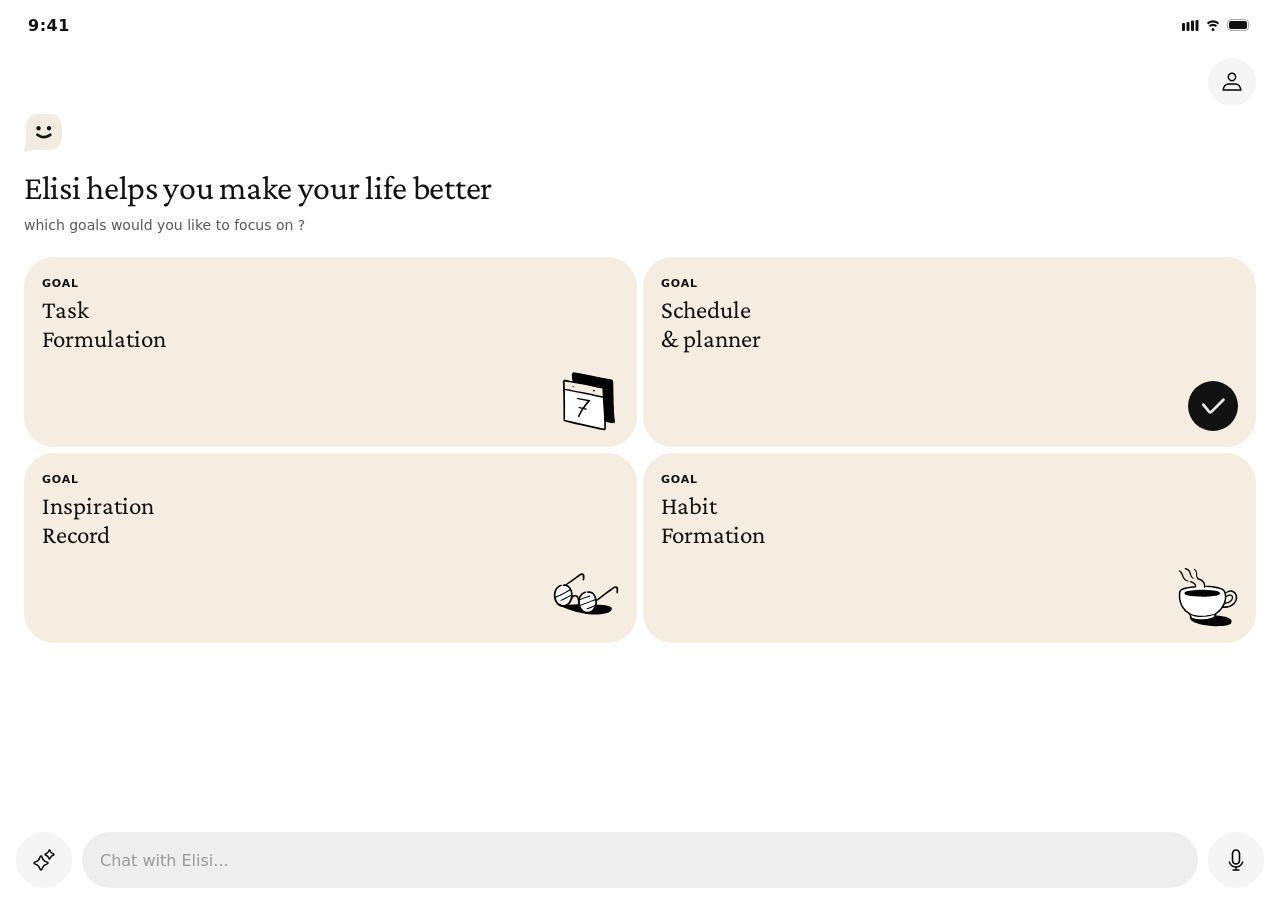
==== elisi.html @ d3972597 "Initial commit: Elisi AI Life Manager Co-Authored-By: Claude Opus 4.6 <noreply@anthropic.com>" ====
<!DOCTYPE html>
<html lang="en">
<head>
  <meta charset="UTF-8">
  <meta name="viewport" content="width=device-width, initial-scale=1.0, maximum-scale=1.0, user-scalable=no, viewport-fit=cover">
  <meta name="apple-mobile-web-app-capable" content="yes">
  <meta name="apple-mobile-web-app-status-bar-style" content="default">
  <meta name="theme-color" content="#FFFFFF">
  <title>Elisi - AI Life Manager</title>
  <link rel="preconnect" href="https://fonts.googleapis.com">
  <link rel="preconnect" href="https://fonts.gstatic.com" crossorigin>
  <link href="https://fonts.googleapis.com/css2?family=Crimson+Pro:wght@400;500;600;700&display=swap" rel="stylesheet">
  <link rel="stylesheet" href="elisi.css">
</head>
<body>
  <div class="phone-frame">
    <!-- Status Bar -->
    <div class="status-bar">
      <span class="status-time">9:41</span>
      <div class="status-icons">
        <svg width="17" height="11" viewBox="0 0 17 11" fill="none">
          <rect x="0" y="3" width="3" height="8" rx="1" fill="#121212"/>
          <rect x="4.5" y="2" width="3" height="9" rx="1" fill="#121212"/>
          <rect x="9" y="0.5" width="3" height="10.5" rx="1" fill="#121212"/>
          <rect x="13.5" y="0" width="3" height="11" rx="1" fill="#121212"/>
        </svg>
        <svg width="16" height="12" viewBox="0 0 16 12" fill="none">
          <path d="M8 3.6C9.8 3.6 11.4 4.3 12.6 5.4L14.1 3.9C12.5 2.3 10.4 1.3 8 1.3C5.6 1.3 3.5 2.3 1.9 3.9L3.4 5.4C4.6 4.3 6.2 3.6 8 3.6Z" fill="#121212"/>
          <path d="M8 7C9 7 9.9 7.4 10.6 8L12.1 6.5C11 5.5 9.6 4.8 8 4.8C6.4 4.8 5 5.5 3.9 6.5L5.4 8C6.1 7.4 7 7 8 7Z" fill="#121212"/>
          <circle cx="8" cy="10.5" r="1.5" fill="#121212"/>
        </svg>
        <svg width="25" height="12" viewBox="0 0 25 12" fill="none">
          <rect x="0.5" y="0.5" width="21" height="11" rx="3.5" stroke="#121212" stroke-opacity="0.35"/>
          <rect x="2" y="2" width="18" height="8" rx="2" fill="#121212"/>
          <path d="M23 4.5V7.5C23.8 7.2 23.8 4.8 23 4.5Z" fill="#121212" fill-opacity="0.4"/>
        </svg>
      </div>
    </div>

    <!-- Main Content -->
    <main class="main-content">
      <!-- User Avatar -->
      <div class="user-avatar">
        <img src="avtar.svg" alt="avatar" width="48" height="48">
      </div>

      <!-- Elisi Logo -->
      <div class="elisi-logo">
        <img src="logo.svg" alt="Elisi" width="38" height="38">
      </div>

      <!-- Title -->
      <h1 class="main-title">Elisi helps you make your life better</h1>
      <p class="sub-title">which goals would you like to focus on ?</p>

      <!-- Goal Cards Grid -->
      <div class="goals-grid">
        <div class="goal-card">
          <span class="goal-label">GOAL</span>
          <h2 class="goal-name">Task<br>Formulation</h2>
          <div class="goal-icon">
            <img src="calendar.svg" alt="calendar" style="height:60px">
          </div>
        </div>

        <div class="goal-card">
          <span class="goal-label">GOAL</span>
          <h2 class="goal-name">Schedule<br>&amp; planner</h2>
          <div class="goal-icon">
            <img src="planner.svg" alt="planner" style="height:50px">
          </div>
        </div>

        <div class="goal-card">
          <span class="goal-label">GOAL</span>
          <h2 class="goal-name">Inspiration<br>Record</h2>
          <div class="goal-icon">
            <img src="note.svg" alt="note" style="height:66px">
          </div>
        </div>

        <div class="goal-card">
          <span class="goal-label">GOAL</span>
          <h2 class="goal-name">Habit<br>Formation</h2>
          <div class="goal-icon">
            <img src="coffice.svg" alt="coffee" style="height:60px">
          </div>
        </div>
      </div>

      <!-- Chat Messages (inline, below homepage content) -->
      <div class="chat-messages" id="chatMessages"></div>
    </main>

    <!-- Bottom Chat Bar -->
    <div class="chat-bar" id="chatBar">
      <button class="chat-tool-btn">
        <img src="tool.svg" alt="tool" width="24" height="24">
      </button>
      <div class="chat-input-wrapper" id="chatInputWrapper">
        <div class="chat-input-placeholder" id="chatInputPlaceholder">
          Chat with Elisi...
        </div>
        <input type="text" class="chat-input" id="chatInput" placeholder="Chat with Elisi...">
      </div>
      <button class="chat-send-btn hidden" id="chatSendBtn">
        <svg width="20" height="20" viewBox="0 0 24 24" fill="none">
          <path d="M22 2L11 13" stroke="white" stroke-width="2" stroke-linecap="round" stroke-linejoin="round"/>
          <path d="M22 2L15 22L11 13L2 9L22 2Z" stroke="white" stroke-width="2" stroke-linecap="round" stroke-linejoin="round" fill="none"/>
        </svg>
      </button>
      <button class="chat-mic-btn" id="chatMicBtn">
        <img src="voice.svg" alt="voice" width="24" height="24">
      </button>
    </div>

    <!-- Task Detail Panel -->
    <div class="task-detail-mask" id="taskDetailMask"></div>
    <div class="task-detail-panel" id="taskDetailPanel">
      <div class="task-detail-drag-handle">
        <div class="drag-handle-bar"></div>
      </div>
      <div class="task-detail-header">
        <span class="task-detail-header-title">Task Details</span>
      </div>
      <div class="task-detail-body">
        <!-- Project Label -->
        <div class="task-detail-project-row">
          <span class="task-detail-project-name" contenteditable="false" id="taskDetailProject"></span>
          <div class="task-detail-project-dot" id="taskDetailProjectDot"></div>
        </div>

        <!-- Editable Task Title -->
        <div class="task-detail-title-section">
          <div class="task-detail-title-icon">
            <img src="icon-clipboard.svg" alt="clipboard" width="20" height="20">
          </div>
          <div class="task-detail-title-editable" contenteditable="false" id="taskDetailTitle">Complete The UI Design For The Core Page</div>
        </div>

        <!-- Subtask Section -->
        <div class="task-detail-subtask-section">
          <div class="task-detail-subtask-header">
            <span class="task-detail-subtask-label">Subproject</span>
            <button class="task-detail-ai-btn" id="taskDetailAiBtn">
              <img src="icon-ai-stars.svg" alt="AI" width="16" height="16">
              <span>AI Disassembly</span>
            </button>
          </div>
          <div class="task-detail-subtask-list" id="taskDetailSubtaskList">
            <!-- Add new subtask input -->
            <div class="task-detail-subtask-item add-subtask-item">
              <input type="text" class="subtask-add-input" placeholder="Quickly Add Content" id="subtaskAddInput">
            </div>
          </div>
        </div>

        <!-- More Content (expandable) -->
        <div class="task-detail-more-content hidden" id="taskDetailMoreContent">
          <div class="task-detail-more-row">
            <span class="task-detail-more-label">Set Reminder</span>
            <img src="icon-reminder.svg" alt="reminder" width="22" height="22">
          </div>
          <div class="task-detail-more-row">
            <span class="task-detail-more-label">Set Date</span>
            <div class="task-detail-more-right">
              <span class="task-detail-more-value">Mon, 27th May</span>
              <img src="icon-chevron-right.svg" alt="chevron" width="22" height="22">
            </div>
          </div>
          <div class="task-detail-more-row">
            <span class="task-detail-more-label">Belongs to</span>
            <img src="icon-belongs.svg" alt="belongs" width="22" height="22">
          </div>
          <div class="task-detail-more-row task-detail-more-row-last">
            <span class="task-detail-more-label">This is an event</span>
            <label class="task-detail-toggle">
              <input type="checkbox" id="taskDetailEventToggle">
              <span class="toggle-slider"></span>
            </label>
          </div>
        </div>

        <!-- Actions Row -->
        <div class="task-detail-actions">
          <button class="task-detail-delete-btn" id="taskDetailDeleteBtn">
            <img src="icon-delete.svg" alt="delete" width="20" height="20">
            <span>Delete</span>
          </button>
          <button class="task-detail-more-btn" id="taskDetailMoreBtn">
            <svg width="20" height="20" viewBox="0 0 20 20" fill="none">
              <path d="M16 8.4L10.9219 14.4937C10.4421 15.0694 9.55789 15.0694 9.07812 14.4937L4 8.4" stroke="rgba(0,0,0,0.9)" stroke-width="1.6" stroke-linecap="round"/>
            </svg>
          </button>
        </div>
      </div>
    </div>

    <!-- API Key Modal -->
    <div class="api-modal" id="apiModal">
      <div class="api-modal-content">
        <h3>Set Gemini API Key</h3>
        <p>Get your free API key from <a href="https://aistudio.google.com/apikey" target="_blank">Google AI Studio</a></p>
        <input type="password" class="api-key-input" id="apiKeyInput" placeholder="Paste your API key here...">
        <div class="api-modal-buttons">
          <button class="api-btn cancel" id="apiCancelBtn">Cancel</button>
          <button class="api-btn save" id="apiSaveBtn">Save</button>
        </div>
      </div>
    </div>
  </div>

  <script src="elisi.js"></script>
</body>
</html>
---- elisi.css ----
* {
  margin: 0;
  padding: 0;
  box-sizing: border-box;
  -webkit-tap-highlight-color: transparent;
}

html {
  height: 100%;
}

body {
  font-family: -apple-system, 'SF Pro Display', 'SF Pro Text', system-ui, sans-serif;
  background: #FFFFFF;
  height: 100%;
  overflow: hidden;
}

.phone-frame {
  width: 100%;
  height: 100%;
  max-width: 100vw;
  background: #FFFFFF;
  position: relative;
  overflow: hidden;
}

/* Status Bar */
.status-bar {
  display: flex;
  justify-content: space-between;
  align-items: center;
  padding: calc(env(safe-area-inset-top, 14px)) 28px 0;
  min-height: 50px;
}

.status-time {
  font-size: 16px;
  font-weight: 600;
  color: #121212;
  letter-spacing: 0.5px;
}

.status-icons {
  display: flex;
  align-items: center;
  gap: 6px;
}

/* Main Content */
.main-content {
  padding: 0 24px 100px;
  overflow-y: auto;
  height: calc(100% - 50px);
  -webkit-overflow-scrolling: touch;
  scrollbar-width: none;
  -ms-overflow-style: none;
}

.main-content::-webkit-scrollbar {
  display: none;
}

/* User Avatar (sticky tab bar) */
.user-avatar {
  position: sticky;
  top: 0;
  z-index: 10;
  display: flex;
  justify-content: flex-end;
  padding: 8px 0 8px;
  margin: 0 -24px;
  padding-left: 24px;
  padding-right: 24px;
  background: #FFFFFF;
}

.user-avatar img {
  width: 48px;
  height: 48px;
  cursor: pointer;
}

/* Elisi Logo */
.elisi-logo {
  margin-bottom: 12px;
}

/* Title */
.main-title {
  font-family: 'Crimson Pro', 'Georgia', serif;
  font-size: 34px;
  font-weight: 400;
  line-height: 1.15;
  color: #121212;
  margin-bottom: 10px;
  letter-spacing: -0.3px;
}

.sub-title {
  font-size: 14px;
  color: #121212;
  font-weight: 400;
  margin-bottom: 24px;
  opacity: 0.7;
}

/* Goals Grid */
.goals-grid {
  display: grid;
  grid-template-columns: 1fr 1fr;
  gap: 6px;
}

.goal-card {
  background: #F5EDE1;
  border-radius: 30px;
  padding: 20px 18px 16px;
  display: flex;
  flex-direction: column;
  min-height: 190px;
  cursor: pointer;
  transition: transform 0.2s, box-shadow 0.2s;
  position: relative;
}

.goal-card:active {
  transform: scale(0.97);
  background: #76FBA2;
}

.goal-label {
  font-size: 11px;
  font-weight: 700;
  letter-spacing: 0.8px;
  color: #121212;
  margin-bottom: 6px;
}

.goal-name {
  font-family: 'Crimson Pro', 'Georgia', serif;
  font-size: 25px;
  font-weight: 400;
  color: #121212;
  line-height: 1.15;
  flex: 1;
}

.goal-icon {
  display: flex;
  justify-content: flex-end;
  align-items: flex-end;
  margin-top: auto;
  padding-top: 8px;
  height: 72px;
}

.goal-icon img {
  height: 72px;
  width: auto;
  object-fit: contain;
}

/* Bottom Chat Bar */
.chat-bar {
  position: absolute;
  bottom: 0;
  left: 0;
  right: 0;
  z-index: 50;
  display: flex;
  align-items: center;
  padding: 12px 16px calc(env(safe-area-inset-bottom, 20px) + 12px);
  background: #FFFFFF;
  gap: 10px;
  border-top: none;
}

.chat-tool-btn,
.chat-mic-btn {
  width: 56px;
  height: 56px;
  border-radius: 50%;
  border: none;
  background: #F5F5F5;
  display: flex;
  align-items: center;
  justify-content: center;
  cursor: pointer;
  flex-shrink: 0;
  transition: background 0.2s;
}

.chat-tool-btn:active,
.chat-mic-btn:active {
  background: #E0E0E0;
}

/* Chat Input Wrapper */
.chat-input-wrapper {
  flex: 1;
  position: relative;
  height: 56px;
}

.chat-input-placeholder {
  position: absolute;
  inset: 0;
  background: #EEEEEE;
  border-radius: 28px;
  display: flex;
  align-items: center;
  padding: 0 18px;
  font-size: 16px;
  color: #999;
  cursor: pointer;
  transition: background 0.2s;
}

.chat-input-placeholder:active {
  background: #E4E4E4;
}

.chat-input-placeholder.hidden {
  display: none;
}

.chat-input {
  width: 100%;
  height: 56px;
  border: none;
  border-radius: 28px;
  padding: 0 18px;
  font-size: 16px;
  outline: none;
  background: #F5F5F5;
  color: #121212;
  transition: border-color 0.2s;
  display: none;
}

.chat-input.visible {
  display: block;
}

.chat-input:focus {
  border-color: #C8B9A6;
}

.chat-input::placeholder {
  color: #999;
}

.chat-send-btn {
  width: 56px;
  height: 56px;
  border-radius: 50%;
  border: none;
  background: #121212;
  display: flex;
  align-items: center;
  justify-content: center;
  cursor: pointer;
  flex-shrink: 0;
  transition: opacity 0.2s;
}

.chat-send-btn:active {
  opacity: 0.7;
}

.chat-send-btn.hidden {
  display: none;
}

.chat-mic-btn.hidden {
  display: none;
}

/* Chat Messages (inline in main content) */
.chat-messages {
  padding: 24px 0 20px;
  display: flex;
  flex-direction: column;
  gap: 36px;
  min-height: 0;
}

.chat-message {
  display: flex;
  gap: 10px;
  max-width: 85%;
  animation: fadeInUp 0.3s ease;
}

@keyframes fadeInUp {
  from {
    opacity: 0;
    transform: translateY(10px);
  }
  to {
    opacity: 1;
    transform: translateY(0);
  }
}

.ai-message {
  align-self: flex-start;
  max-width: 100%;
  flex-direction: column;
}

.user-message {
  align-self: flex-end;
  flex-direction: row-reverse;
}

.message-avatar {
  width: 40px;
  height: 40px;
  border-radius: 0;
  display: flex;
  align-items: center;
  justify-content: center;
  flex-shrink: 0;
}

.message-bubble {
  padding: 18px 16px;
  border-radius: 18px;
  font-size: 16px;
  font-weight: 400;
  line-height: 1.45;
  color: #121212;
  word-break: break-word;
  overflow-wrap: break-word;
}

.ai-message .message-bubble {
  background: #F5EDE1;
  border-top-left-radius: 4px;
  max-width: calc(100vw - 24px * 2);
}

.user-message .message-bubble {
  background: #121212;
  color: #FFFFFF;
  border-top-right-radius: 4px;
}

/* Typing indicator */
.typing-indicator .message-bubble {
  display: flex;
  gap: 4px;
  padding: 16px 20px;
}

.typing-dot {
  width: 8px;
  height: 8px;
  background: #999;
  border-radius: 50%;
  animation: typingBounce 1.4s infinite;
}

.typing-dot:nth-child(2) { animation-delay: 0.2s; }
.typing-dot:nth-child(3) { animation-delay: 0.4s; }

@keyframes typingBounce {
  0%, 60%, 100% { transform: translateY(0); }
  30% { transform: translateY(-6px); }
}

/* Chat active state — separate homepage from chat with a divider */
.chat-messages:not(:empty)::before {
  content: '';
  display: block;
  height: 1px;
  background: #EBEBEB;
  margin-bottom: 16px;
}

/* API Key Modal */
.api-modal {
  position: fixed;
  top: 0;
  left: 0;
  right: 0;
  bottom: 0;
  background: rgba(0, 0, 0, 0.5);
  display: none;
  align-items: center;
  justify-content: center;
  z-index: 200;
  padding: 24px;
}

.api-modal.active {
  display: flex;
}

.api-modal-content {
  background: #FFFFFF;
  border-radius: 20px;
  padding: 28px 24px;
  width: 100%;
}

.api-modal-content h3 {
  font-size: 20px;
  font-weight: 600;
  margin-bottom: 8px;
  color: #121212;
}

.api-modal-content p {
  font-size: 14px;
  color: #666;
  margin-bottom: 20px;
  line-height: 1.5;
}

.api-modal-content a {
  color: #B8936A;
  text-decoration: underline;
}

.api-key-input {
  width: 100%;
  height: 48px;
  border: 1px solid #E0E0E0;
  border-radius: 12px;
  padding: 0 16px;
  font-size: 15px;
  outline: none;
  margin-bottom: 20px;
  background: #F8F8F8;
}

.api-key-input:focus {
  border-color: #C8B9A6;
}

.api-modal-buttons {
  display: flex;
  gap: 12px;
}

.api-btn {
  flex: 1;
  height: 44px;
  border-radius: 12px;
  border: none;
  font-size: 15px;
  font-weight: 600;
  cursor: pointer;
  transition: opacity 0.2s;
}

.api-btn:active {
  opacity: 0.7;
}

.api-btn.cancel {
  background: #F0F0F0;
  color: #666;
}

.api-btn.save {
  background: #121212;
  color: #FFFFFF;
}

/* Quick Action User Message */
.quick-action-message {
  align-self: flex-end;
  max-width: 85%;
}

.quick-action-bubble {
  background: #F5F5F5 !important;
  color: #121212 !important;
  border-radius: 30px 30px 8px 30px !important;
  padding: 20px 20px !important;
  font-size: 16px;
  font-weight: 400;
  text-transform: capitalize;
}

/* Card intro bubble */
.card-intro-bubble {
  margin-bottom: 0;
}

.card-intro-bubble .message-bubble {
  background: #F5EDE1;
  border-radius: 30px 30px 30px 8px;
  padding: 20px 20px;
  font-size: 16px;
  font-weight: 400;
  line-height: 1.45;
  color: #121212;
  display: inline-block;
}

/* Schedule Card Message - no bubble wrapper */
.schedule-card-message {
  max-width: 100% !important;
  flex-direction: column;
  gap: 12px;
  background: none;
}

.schedule-card-message .message-avatar {
  margin-bottom: 0;
}

.schedule-card-label-row {
  display: flex;
  align-items: center;
  gap: 8px;
}

.ai-label {
  font-size: 18px;
  font-weight: 590;
  color: #121212;
}

/* Stacked card effect: outer card peeks behind inner card */
.schedule-card {
  width: 336px;
  height: 226px;
  position: relative;
  margin-top: 14px;
  margin-left: 12px;
  animation: fadeInUp 0.4s ease;
}

/* Back layer (the "stack" peek) */
.schedule-card::before {
  content: '';
  position: absolute;
  top: -14px;
  left: -12px;
  width: 336px;
  height: 226px;
  background: linear-gradient(135deg, #EEE6D9 0%, #F5EDE1 50%, #F2EBE1 100%);
  border-radius: 30px;
  border: 2.6px solid #FFFFFF;
  transform: rotate(4deg);
  transform-origin: bottom left;
}

/* Front card */
.schedule-card-inner {
  position: relative;
  width: 336px;
  height: 226px;
  background: linear-gradient(135deg, #EEE6D9 0%, #F5EDE1 50%, #F2EBE1 100%);
  border-radius: 30px;
  border: 2.6px solid #FFFFFF;
  padding: 24px;
  display: flex;
  flex-direction: column;
}

.schedule-title {
  font-family: 'Crimson Pro', 'Georgia', serif;
  font-size: 28px;
  font-weight: 400;
  color: #121212;
  line-height: 1;
  margin-bottom: 12px;
}

.schedule-summary {
  font-size: 14px;
  font-weight: 400;
  color: #121212;
  line-height: 1.57;
  margin-bottom: 16px;
}

.schedule-footer {
  display: flex;
  align-items: flex-end;
  justify-content: space-between;
  margin-top: auto;
}

.schedule-stats {
  font-size: 14px;
  font-weight: 400;
  color: rgba(0, 0, 0, 0.4);
  line-height: 1.19;
}

.schedule-date-badge {
  width: 56px;
  height: 56px;
  background: rgba(255, 255, 255, 0.9);
  border-radius: 18px;
  display: flex;
  flex-direction: column;
  align-items: center;
  justify-content: center;
  gap: -6px;
  flex-shrink: 0;
}

.schedule-day {
  font-size: 12px;
  font-weight: 860;
  color: #121212;
  line-height: 2;
  text-align: center;
}

.schedule-date {
  font-size: 22px;
  font-weight: 590;
  color: #121212;
  line-height: 1.09;
  text-align: center;
  margin-top: -6px;
}

/* Collapsed / Expanded toggle */
.schedule-card-collapsed {
  cursor: pointer;
}

.hidden {
  display: none !important;
}

.schedule-card-expanded {
  display: flex;
  flex-direction: column;
  align-items: center;
  gap: 11px;
}

.schedule-card-expanded .expanded-card,
.schedule-card-expanded .collapse-btn {
  opacity: 0;
  transform: translateY(20px);
}

.schedule-card-expanded.animate-in .expanded-card,
.schedule-card-expanded.animate-in .collapse-btn {
  animation: cardReveal 0.4s ease forwards;
}

.schedule-card-expanded.animate-in .expanded-card:nth-child(1) {
  animation-delay: 0s;
}

.schedule-card-expanded.animate-in .expanded-card:nth-child(2) {
  animation-delay: 0.15s;
}

.schedule-card-expanded.animate-in .expanded-card:nth-child(3) {
  animation-delay: 0.3s;
}

.schedule-card-expanded.animate-in .collapse-btn {
  animation-delay: 0.45s;
}

@keyframes cardReveal {
  from {
    opacity: 0;
    transform: translateY(20px);
  }
  to {
    opacity: 1;
    transform: translateY(0);
  }
}

/* Expanded cards shared styles */
.expanded-card {
  width: 350px;
  background: linear-gradient(135deg, #F5EDE1 0%, #F2EBE1 100%);
  border-radius: 30px;
}

/* Task card large (350×160) */
.task-card-large {
  height: 160px;
  padding: 20px;
  display: flex;
  flex-direction: column;
}

/* Task card small (350×88) */
.task-card-small {
  height: 88px;
  padding: 20px;
  display: flex;
  flex-direction: column;
  justify-content: center;
}

/* Expanded card header: title row + checkbox */
.expanded-card-header {
  display: flex;
  align-items: center;
  justify-content: space-between;
}

.expanded-card-title-row {
  display: flex;
  align-items: center;
  gap: 7px;
}

.task-color-bar {
  width: 6px;
  height: 100%;
  min-height: 18px;
  border-radius: 3px;
  flex-shrink: 0;
}

.expanded-card-title {
  font-size: 18px;
  font-weight: 590;
  color: #121212;
  line-height: 1.33;
}

.task-checkbox {
  width: 20px;
  height: 20px;
  border-radius: 80px;
  background: #E9DFD1;
  border: 1.8px solid rgba(162, 157, 151, 0.6);
  flex-shrink: 0;
}

/* Task description */
.expanded-card-desc {
  font-size: 16px;
  font-weight: 400;
  color: rgba(0, 0, 0, 0.54);
  line-height: 1.375;
  text-transform: capitalize;
  margin-top: 12px;
  flex: 1;
}

/* Reminder row */
.expanded-card-reminder {
  display: flex;
  align-items: center;
  gap: 13px;
}

.reminder-time {
  font-size: 16px;
  font-weight: 400;
  color: rgba(0, 0, 0, 0.54);
  line-height: 1.375;
}

/* Note card (350×127) */
.note-card {
  height: 127px;
  padding: 18px;
  display: flex;
  align-items: center;
  gap: 17px;
}

.note-card-image {
  width: 64px;
  height: 64px;
  border-radius: 18px;
  border: 2.6px solid #FFFFFF;
  background: url('pic_note.png') center/cover no-repeat;
  flex-shrink: 0;
}

.note-card-content {
  display: flex;
  flex-direction: column;
  gap: 6px;
  flex: 1;
}

.note-card-text {
  font-size: 14px;
  font-weight: 400;
  color: rgba(0, 0, 0, 0.54);
  line-height: 1.4;
  text-transform: capitalize;
}

/* Collapse button */
.collapse-btn {
  display: flex;
  align-items: center;
  gap: 6px;
  height: 38px;
  padding: 10px 12px;
  background: #F5F5F5;
  border: 1px solid rgba(0, 0, 0, 0.1);
  border-radius: 100px;
  cursor: pointer;
  font-size: 14px;
  font-weight: 510;
  color: rgba(0, 0, 0, 0.54);
  text-transform: capitalize;
  transition: background 0.2s;
}

.collapse-btn:active {
  background: #EBEBEB;
}

/* ===== Task Detail Panel ===== */
.task-detail-mask {
  position: fixed;
  top: 0;
  left: 0;
  right: 0;
  bottom: 0;
  background: rgba(0, 0, 0, 0.4);
  z-index: 100;
  opacity: 0;
  pointer-events: none;
  transition: opacity 0.35s ease;
}

.task-detail-mask.active {
  opacity: 1;
  pointer-events: auto;
}

.task-detail-panel {
  position: fixed;
  left: 0;
  right: 0;
  bottom: 0;
  height: calc(100% - 44px);
  background: linear-gradient(171deg, #FFFFFF 45%, #F5EDE1 78%, #FFEBD9 100%);
  border-radius: 42px 42px 0 0;
  z-index: 101;
  transform: translateY(100%);
  transition: transform 0.4s cubic-bezier(0.32, 0.72, 0, 1);
  display: flex;
  flex-direction: column;
  overflow: hidden;
  will-change: transform;
}

.task-detail-panel.active {
  transform: translateY(0);
}

.task-detail-panel.dragging {
  transition: none;
}

/* Drag Handle */
.task-detail-drag-handle {
  display: flex;
  justify-content: center;
  padding: 12px 0 8px;
  cursor: grab;
  flex-shrink: 0;
}

.drag-handle-bar {
  width: 46px;
  height: 6px;
  background: #E3E0DA;
  border-radius: 3px;
}

/* Header */
.task-detail-header {
  display: flex;
  align-items: center;
  justify-content: center;
  height: 48px;
  padding: 0 20px;
  position: relative;
  flex-shrink: 0;
}

.task-detail-header-title {
  font-size: 16px;
  font-weight: 590;
  color: #121212;
  line-height: 1.5;
}

.task-detail-close-btn {
  position: absolute;
  right: 20px;
  top: 50%;
  transform: translateY(-50%);
  width: 48px;
  height: 48px;
  border-radius: 100px;
  background: #F5F5F5;
  border: none;
  display: flex;
  align-items: center;
  justify-content: center;
  cursor: pointer;
  transition: background 0.2s;
}

.task-detail-close-btn:active {
  background: #E8E8E8;
}

/* Body */
.task-detail-body {
  flex: 1;
  overflow-y: auto;
  -webkit-overflow-scrolling: touch;
  scrollbar-width: none;
  padding-bottom: calc(env(safe-area-inset-bottom, 20px) + 40px);
}

.task-detail-body::-webkit-scrollbar {
  display: none;
}

/* Title Section */
.task-detail-title-section {
  display: flex;
  align-items: center;
  gap: 14px;
  padding: 28px 20px 10px;
}

.task-detail-title-icon {
  padding-top: 4px;
  flex-shrink: 0;
}

.task-detail-title-editable {
  font-size: 16px;
  font-weight: 400;
  color: #121212;
  line-height: 1.375;
  flex: 1;
  outline: none;
  min-height: 22px;
  cursor: pointer;
  border-radius: 8px;
  padding: 4px 6px;
  margin: -4px -6px;
  transition: background 0.2s;
}

.task-detail-title-editable:empty::before {
  content: 'Enter task details';
  color: rgba(0, 0, 0, 0.35);
}

.task-detail-title-editable:focus {
  background: rgba(0, 0, 0, 0.04);
  cursor: text;
}

/* Divider */
.task-detail-divider {
  width: 46px;
  height: 0;
  border-top: 6px solid #E3E0DA;
  border-radius: 3px;
  margin: 12px auto;
}

/* Project Row */
.task-detail-project-row {
  display: flex;
  align-items: center;
  justify-content: space-between;
  padding: 16px 0;
  margin: 0 20px;
  border-bottom: 0.6px solid rgba(0, 0, 0, 0.12);
}

.task-detail-project-name {
  font-size: 20px;
  font-weight: 590;
  color: #121212;
  line-height: 1.2;
  text-align: left;
  outline: none;
  cursor: pointer;
  border-radius: 8px;
  padding: 4px 6px;
  margin: -4px -6px;
  transition: background 0.2s;
}

.task-detail-project-name:focus {
  background: rgba(0, 0, 0, 0.04);
  cursor: text;
}

.task-detail-project-dot {
  width: 20px;
  height: 20px;
  border-radius: 80px;
  background: transparent;
  border: 1.8px solid rgba(162, 157, 151, 0.6);
  flex-shrink: 0;
}

/* Subtask Section */
.task-detail-subtask-section {
  padding: 32px 20px 0;
}

.task-detail-subtask-header {
  display: flex;
  align-items: center;
  justify-content: space-between;
  padding: 4px 0;
  margin-bottom: 16px;
}

.task-detail-subtask-label {
  font-size: 14px;
  font-weight: 590;
  color: rgba(0, 0, 0, 0.54);
  line-height: 1.19;
}

.task-detail-ai-btn {
  display: flex;
  align-items: center;
  gap: 2px;
  height: 30px;
  padding: 0 10px 0 8px;
  border-radius: 100px;
  border: none;
  background: #76FBA2;
  cursor: pointer;
  box-shadow: 0px 1px 4.8px 0px rgba(52, 210, 96, 0.38);
  transition: opacity 0.2s;
}

.task-detail-ai-btn:active {
  opacity: 0.8;
}

.task-detail-ai-btn span {
  font-size: 13px;
  font-weight: 500;
  color: #194020;
  line-height: 1.4;
}

/* Subtask List */
.task-detail-subtask-list {
  display: flex;
  flex-direction: column;
  gap: 8px;
}

.task-detail-subtask-item {
  display: flex;
  align-items: center;
  justify-content: space-between;
  gap: 16px;
  height: 54px;
  padding: 0 16px;
  background: rgba(242, 242, 242, 0.6);
  backdrop-filter: blur(0px);
  mix-blend-mode: multiply;
  border-radius: 18px;
  border: none;
}

.subtask-checkbox {
  width: 20px;
  height: 20px;
  border-radius: 80px;
  background: transparent;
  border: 1.8px solid rgba(162, 157, 151, 0.6);
  flex-shrink: 0;
  cursor: pointer;
  transition: background 0.2s, border-color 0.2s;
}

.subtask-checkbox.checked {
  background: #2DC276;
  border-color: #2DC276;
}

.subtask-text {
  font-size: 14px;
  font-weight: 510;
  color: rgba(0, 0, 0, 0.9);
  line-height: 1.19;
  flex: 1;
}

.subtask-text.checked {
  text-decoration: line-through;
  color: rgba(0, 0, 0, 0.3);
}

/* Add subtask item */
.add-subtask-item {
  background: transparent;
  border: 1px solid rgba(0, 0, 0, 0.1);
}

.subtask-add-icon {
  width: 20px;
  height: 20px;
  display: flex;
  align-items: center;
  justify-content: center;
  flex-shrink: 0;
}

.subtask-add-input {
  flex: 1;
  border: none;
  background: transparent;
  font-size: 14px;
  font-weight: 510;
  color: rgba(0, 0, 0, 0.9);
  outline: none;
  line-height: 1.19;
}

.subtask-add-input::placeholder {
  color: rgba(0, 0, 0, 0.54);
}

/* More Content (expandable) */
.task-detail-more-content {
  padding: 0 20px;
}

.task-detail-more-content.hidden {
  display: none;
}

.task-detail-more-row {
  display: flex;
  align-items: center;
  justify-content: space-between;
  height: 56px;
  border-bottom: 0.6px solid rgba(0, 0, 0, 0.12);
}

.task-detail-more-row-last {
  border-bottom: none;
}

.task-detail-more-label {
  font-size: 15px;
  font-weight: 400;
  color: rgba(0, 0, 0, 0.9);
  line-height: 1.53;
}

.task-detail-more-right {
  display: flex;
  align-items: center;
  gap: 12px;
}

.task-detail-more-value {
  font-size: 13px;
  font-weight: 400;
  color: rgba(0, 0, 0, 0.54);
  line-height: 1.77;
}

/* Toggle Switch */
.task-detail-toggle {
  position: relative;
  width: 50px;
  height: 22px;
  display: inline-block;
}

.task-detail-toggle input {
  opacity: 0;
  width: 0;
  height: 0;
}

.toggle-slider {
  position: absolute;
  inset: 0;
  background: rgba(60, 60, 67, 0.3);
  border-radius: 78px;
  cursor: pointer;
  transition: background 0.3s;
}

.toggle-slider::before {
  content: '';
  position: absolute;
  left: 1.5px;
  top: 1.5px;
  width: 19px;
  height: 19px;
  background: #FFFFFF;
  border-radius: 78px;
  transition: transform 0.3s;
}

.task-detail-toggle input:checked + .toggle-slider {
  background: #2DC276;
}

.task-detail-toggle input:checked + .toggle-slider::before {
  transform: translateX(28px);
}

/* Actions Row */
.task-detail-actions {
  display: flex;
  align-items: center;
  justify-content: space-between;
  padding: 32px 20px 0;
}

.task-detail-delete-btn {
  display: flex;
  align-items: center;
  gap: 8px;
  height: 40px;
  padding: 10px 14px;
  background: transparent;
  border: 1px solid rgba(0, 0, 0, 0.1);
  border-radius: 100px;
  cursor: pointer;
  transition: background 0.2s;
}

.task-detail-delete-btn:active {
  background: rgba(0, 0, 0, 0.05);
}

.task-detail-delete-btn span {
  font-size: 14px;
  font-weight: 510;
  color: rgba(0, 0, 0, 0.9);
  line-height: 1.07;
}

.task-detail-more-btn {
  width: 40px;
  height: 40px;
  display: flex;
  align-items: center;
  justify-content: center;
  background: transparent;
  border: 1px solid rgba(0, 0, 0, 0.1);
  border-radius: 100px;
  cursor: pointer;
  transition: background 0.2s, transform 0.3s ease;
}

.task-detail-more-btn:active {
  background: rgba(0, 0, 0, 0.05);
}

/* ===== Planner Card ===== */
.planner-card-message {
  max-width: 100% !important;
  flex-direction: column;
  gap: 12px;
  background: none;
}

.planner-card {
  width: 350px;
  min-height: 322px;
  background: linear-gradient(135deg, #EEE6D9 0%, #F5EDE1 50%, #F2EBE1 100%);
  border-radius: 30px;
  position: relative;
  overflow: hidden;
  animation: fadeInUp 0.4s ease;
  padding-bottom: 16px;
}

.planner-card-top-bg {
  position: absolute;
  top: 0;
  left: 0;
  width: 350px;
  height: 132px;
  background: linear-gradient(135deg, #EEE5D6, rgba(4,199,71,0), #E6DBC9);
  pointer-events: none;
}

/* Week Navigation */
.planner-week-nav {
  display: flex;
  align-items: center;
  justify-content: space-between;
  padding: 14px 14px 0;
  position: relative;
  z-index: 1;
}

.planner-week-arrow {
  width: 30px;
  height: 30px;
  border-radius: 100px;
  background: #E9DFD1;
  border: none;
  display: flex;
  align-items: center;
  justify-content: center;
  cursor: pointer;
  padding: 4px;
}

.planner-week-label {
  display: flex;
  align-items: center;
  gap: 2px;
  height: 24px;
}

.planner-week-label span {
  font-size: 18px;
  font-weight: 590;
  color: #121212;
  line-height: 1.33;
  text-align: center;
}

/* Day Selector */
.planner-days {
  display: flex;
  justify-content: space-between;
  padding: 0 8px 12px;
  margin-top: 18px;
  position: relative;
  z-index: 1;
}

.planner-day-col {
  display: flex;
  flex-direction: column;
  align-items: center;
  gap: 6px;
}

.planner-day-name {
  font-size: 12px;
  font-weight: 700;
  color: #121212;
  line-height: 1.19;
  text-transform: uppercase;
  text-align: center;
}

.planner-day-name.weekend {
  color: #A29D97;
}

.planner-day-num {
  width: 40px;
  height: 40px;
  border-radius: 100px;
  display: flex;
  align-items: center;
  justify-content: center;
  font-size: 14px;
  font-weight: 600;
  color: #121212;
  line-height: 1.19;
  text-align: center;
}

.planner-day-num.weekend {
  color: #A29D97;
}

.planner-day-num.today {
  background: #2DC276;
  color: #FFFFFF;
  border: 1px solid #EEE6D9;
}

.planner-empty-text {
  font-size: 14px;
  font-weight: 400;
  color: rgba(0, 0, 0, 0.35);
  text-align: center;
  padding: 12px 0;
}

/* Task List */
.planner-task-list {
  display: flex;
  flex-direction: column;
  gap: 5px;
  padding: 16px 16px 0;
  position: relative;
  z-index: 1;
}

.planner-task-item {
  display: flex;
  align-items: center;
  gap: 8px;
  width: 318px;
  height: 38px;
  padding: 10px 12px;
  background: rgba(255, 255, 255, 0.9);
  border-radius: 13px;
}

.planner-task-color {
  width: 6px;
  height: 100%;
  border-radius: 100px;
  flex-shrink: 0;
}

.planner-task-name {
  font-size: 15px;
  font-weight: 400;
  color: #121212;
  line-height: 1;
  text-transform: capitalize;
  flex: 1;
}

.planner-task-check {
  width: 14.5px;
  height: 14.5px;
  border-radius: 80px;
  background: transparent;
  border: 1.8px solid rgba(162, 157, 151, 0.45);
  flex-shrink: 0;
}
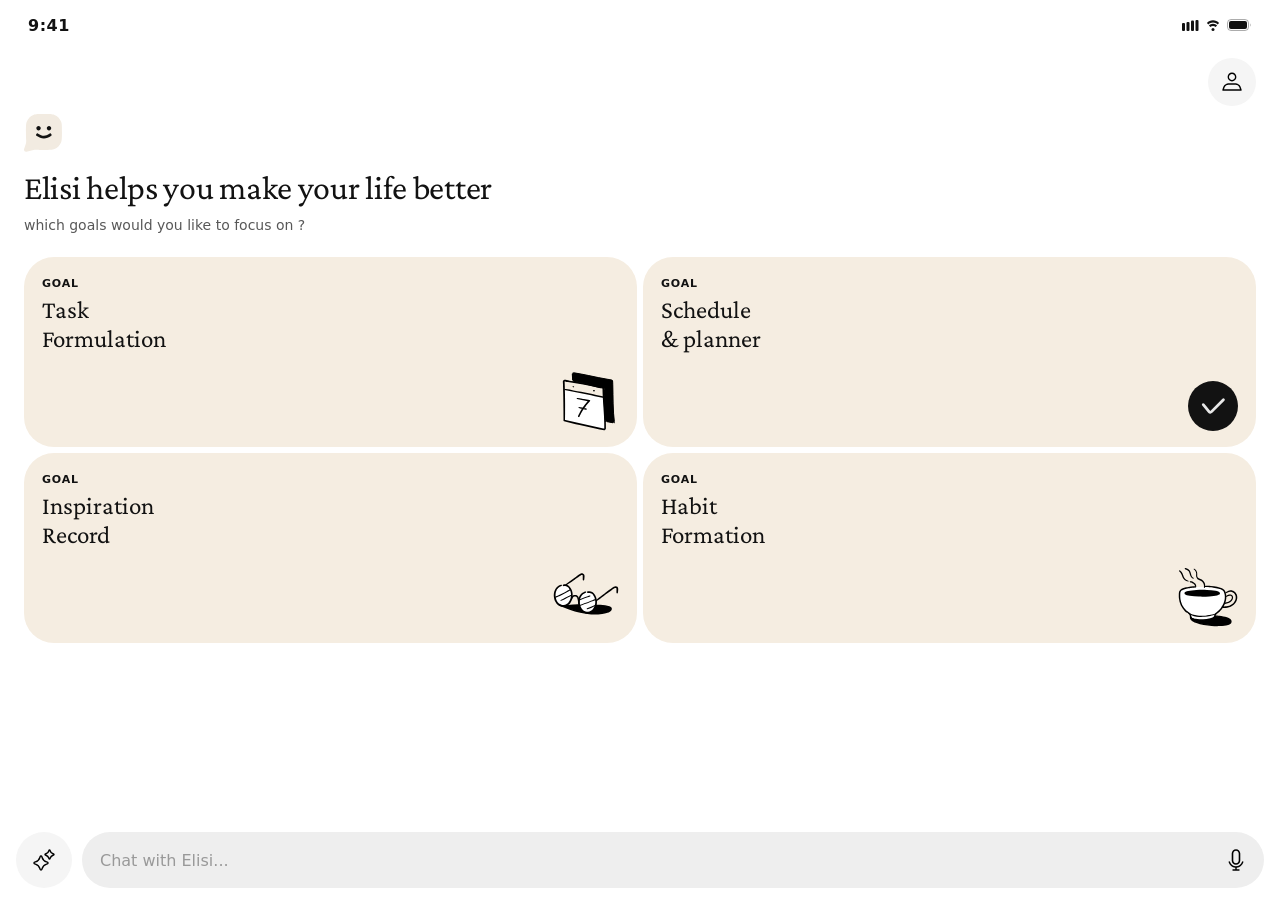
==== commit e6b2335f: "Refine chat bar: inline mic/send buttons, auto-reset input, unified bubble style - Move mic and send" ====
--- a/elisi.html
+++ b/elisi.html
@@ -102,16 +102,13 @@
           Chat with Elisi...
         </div>
         <input type="text" class="chat-input" id="chatInput" placeholder="Chat with Elisi...">
-      </div>
-      <button class="chat-send-btn hidden" id="chatSendBtn">
-        <svg width="20" height="20" viewBox="0 0 24 24" fill="none">
-          <path d="M22 2L11 13" stroke="white" stroke-width="2" stroke-linecap="round" stroke-linejoin="round"/>
-          <path d="M22 2L15 22L11 13L2 9L22 2Z" stroke="white" stroke-width="2" stroke-linecap="round" stroke-linejoin="round" fill="none"/>
-        </svg>
-      </button>
-      <button class="chat-mic-btn" id="chatMicBtn">
-        <img src="voice.svg" alt="voice" width="24" height="24">
-      </button>
+        <button class="chat-input-mic" id="chatMicBtn">
+          <img src="voice.svg" alt="voice" width="24" height="24">
+        </button>
+        <button class="chat-send-btn hidden" id="chatSendBtn">
+          <img src="send.svg" alt="send" width="48" height="48">
+        </button>
+      </div>
     </div>
 
     <!-- Task Detail Panel -->
@@ -196,6 +193,31 @@
       </div>
     </div>
 
+    <!-- Quick Record Overlay -->
+    <div class="quick-record-overlay" id="quickRecordOverlay">
+      <div class="quick-record-menu" id="quickRecordMenu">
+        <div class="quick-record-item" data-index="0" data-action="planner">
+          <img src="menu-planner.svg" alt="planner" class="quick-record-icon">
+          <span class="quick-record-label">planner</span>
+        </div>
+        <div class="quick-record-item" data-index="1" data-action="tasks">
+          <img src="menu-tasks.svg" alt="tasks" class="quick-record-icon">
+          <span class="quick-record-label">Tasks</span>
+        </div>
+        <div class="quick-record-item" data-index="2" data-action="notes">
+          <img src="menu-notes.svg" alt="notes" class="quick-record-icon">
+          <span class="quick-record-label">Notes</span>
+        </div>
+        <div class="quick-record-item" data-index="3" data-action="habits">
+          <img src="menu-habits.svg" alt="habits" class="quick-record-icon">
+          <span class="quick-record-label">habits</span>
+        </div>
+        <div class="quick-record-close" id="quickRecordClose">
+          <img src="menu-close.svg" alt="close" class="quick-record-icon">
+        </div>
+      </div>
+    </div>
+
     <!-- API Key Modal -->
     <div class="api-modal" id="apiModal">
       <div class="api-modal-content">
--- a/elisi.css
+++ b/elisi.css
@@ -176,8 +176,7 @@
   border-top: none;
 }
 
-.chat-tool-btn,
-.chat-mic-btn {
+.chat-tool-btn {
   width: 56px;
   height: 56px;
   border-radius: 50%;
@@ -191,16 +190,18 @@
   transition: background 0.2s;
 }
 
-.chat-tool-btn:active,
-.chat-mic-btn:active {
+.chat-tool-btn:active {
   background: #E0E0E0;
 }
 
 /* Chat Input Wrapper */
 .chat-input-wrapper {
   flex: 1;
+  min-width: 0;
   position: relative;
   height: 56px;
+  display: flex;
+  align-items: center;
 }
 
 .chat-input-placeholder {
@@ -210,7 +211,7 @@
   border-radius: 28px;
   display: flex;
   align-items: center;
-  padding: 0 18px;
+  padding: 0 52px 0 18px;
   font-size: 16px;
   color: #999;
   cursor: pointer;
@@ -230,7 +231,7 @@
   height: 56px;
   border: none;
   border-radius: 28px;
-  padding: 0 18px;
+  padding: 0 52px 0 18px;
   font-size: 16px;
   outline: none;
   background: #F5F5F5;
@@ -251,29 +252,54 @@
   color: #999;
 }
 
-.chat-send-btn {
-  width: 56px;
-  height: 56px;
+.chat-input-mic {
+  position: absolute;
+  right: 8px;
+  width: 40px;
+  height: 40px;
   border-radius: 50%;
   border: none;
-  background: #121212;
+  background: transparent;
   display: flex;
   align-items: center;
   justify-content: center;
   cursor: pointer;
   flex-shrink: 0;
+  z-index: 2;
+}
+
+.chat-input-mic:active {
+  background: rgba(0, 0, 0, 0.05);
+}
+
+.chat-input-mic.hidden {
+  display: none;
+}
+
+.chat-send-btn {
+  position: absolute;
+  right: 4px;
+  width: 48px;
+  height: 48px;
+  border-radius: 50%;
+  border: none;
+  background: transparent;
+  border: none;
+  padding: 0;
+  display: flex;
+  align-items: center;
+  justify-content: center;
+  cursor: pointer;
+  flex-shrink: 0;
   transition: opacity 0.2s;
+  z-index: 2;
 }
 
 .chat-send-btn:active {
-  opacity: 0.7;
+  opacity: 0.8;
 }
 
 .chat-send-btn.hidden {
-  display: none;
-}
-
-.chat-mic-btn.hidden {
   display: none;
 }
 
@@ -343,9 +369,10 @@
 }
 
 .user-message .message-bubble {
-  background: #121212;
-  color: #FFFFFF;
-  border-top-right-radius: 4px;
+  background: #F5F5F5;
+  color: #121212;
+  border-radius: 30px 30px 8px 30px;
+  padding: 20px 20px;
 }
 
 /* Typing indicator */
@@ -1451,3 +1478,94 @@
   flex-shrink: 0;
 }
 
+/* Quick Record Overlay */
+.quick-record-overlay {
+  position: absolute;
+  inset: 0;
+  z-index: 100;
+  background: rgba(245, 237, 225, 0.45);
+  backdrop-filter: blur(50px) saturate(1.2);
+  -webkit-backdrop-filter: blur(50px) saturate(1.2);
+  opacity: 0;
+  pointer-events: none;
+  transition: opacity 0.3s ease;
+}
+
+.quick-record-overlay.active {
+  opacity: 1;
+  pointer-events: auto;
+}
+
+.quick-record-menu {
+  position: absolute;
+  left: 24px;
+  bottom: calc(env(safe-area-inset-bottom, 20px) + 24px);
+  display: flex;
+  flex-direction: column;
+  gap: 15px;
+}
+
+.quick-record-item {
+  display: flex;
+  align-items: center;
+  gap: 18px;
+  opacity: 0;
+  transform: translateY(20px) scale(0.8);
+  transition: opacity 0.3s ease, transform 0.35s cubic-bezier(0.34, 1.56, 0.64, 1);
+  cursor: pointer;
+}
+
+.quick-record-overlay.active .quick-record-item {
+  opacity: 1;
+  transform: translateY(0) scale(1);
+}
+
+.quick-record-overlay.active .quick-record-item[data-index="0"] {
+  transition-delay: 0.2s;
+}
+.quick-record-overlay.active .quick-record-item[data-index="1"] {
+  transition-delay: 0.15s;
+}
+.quick-record-overlay.active .quick-record-item[data-index="2"] {
+  transition-delay: 0.1s;
+}
+.quick-record-overlay.active .quick-record-item[data-index="3"] {
+  transition-delay: 0.05s;
+}
+
+.quick-record-item:active {
+  transform: scale(0.95) !important;
+}
+
+.quick-record-icon {
+  width: 56px;
+  height: 56px;
+  flex-shrink: 0;
+}
+
+.quick-record-label {
+  font-family: -apple-system, 'SF Pro', 'Helvetica Neue', sans-serif;
+  font-size: 18px;
+  font-weight: 510;
+  color: #121212;
+  line-height: 1.33;
+  white-space: nowrap;
+}
+
+.quick-record-close {
+  opacity: 0;
+  transform: translateY(20px) scale(0.8);
+  transition: opacity 0.3s ease, transform 0.35s cubic-bezier(0.34, 1.56, 0.64, 1);
+  cursor: pointer;
+  transition-delay: 0.02s;
+}
+
+.quick-record-overlay.active .quick-record-close {
+  opacity: 1;
+  transform: translateY(0) scale(1);
+}
+
+.quick-record-close:active {
+  transform: scale(0.9) !important;
+}
+
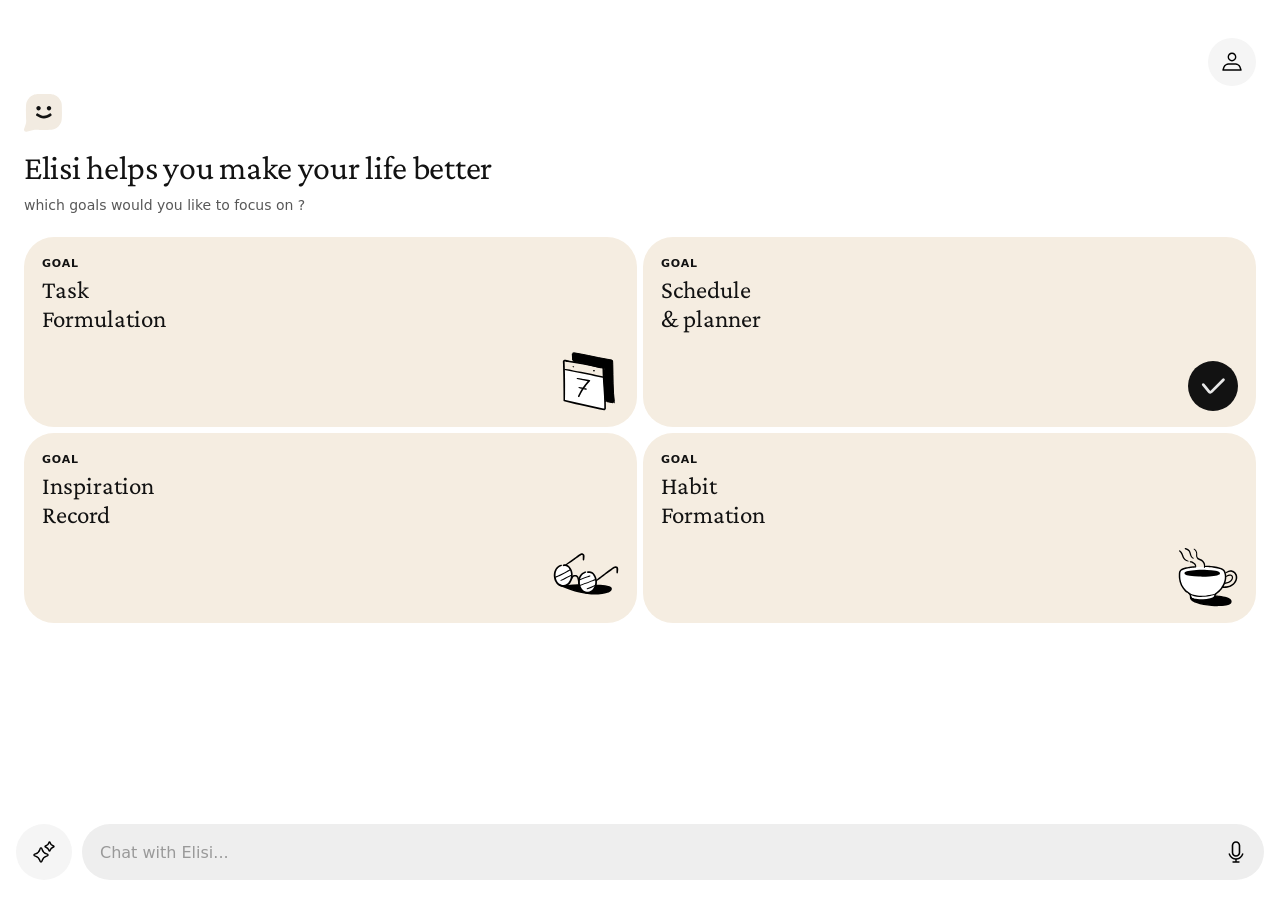
==== commit 5647a248: "Add note creation page with AI-guided flow, history panel, and note cards - Add full note creation p" ====
--- a/elisi.html
+++ b/elisi.html
@@ -14,28 +14,8 @@
 </head>
 <body>
   <div class="phone-frame">
-    <!-- Status Bar -->
-    <div class="status-bar">
-      <span class="status-time">9:41</span>
-      <div class="status-icons">
-        <svg width="17" height="11" viewBox="0 0 17 11" fill="none">
-          <rect x="0" y="3" width="3" height="8" rx="1" fill="#121212"/>
-          <rect x="4.5" y="2" width="3" height="9" rx="1" fill="#121212"/>
-          <rect x="9" y="0.5" width="3" height="10.5" rx="1" fill="#121212"/>
-          <rect x="13.5" y="0" width="3" height="11" rx="1" fill="#121212"/>
-        </svg>
-        <svg width="16" height="12" viewBox="0 0 16 12" fill="none">
-          <path d="M8 3.6C9.8 3.6 11.4 4.3 12.6 5.4L14.1 3.9C12.5 2.3 10.4 1.3 8 1.3C5.6 1.3 3.5 2.3 1.9 3.9L3.4 5.4C4.6 4.3 6.2 3.6 8 3.6Z" fill="#121212"/>
-          <path d="M8 7C9 7 9.9 7.4 10.6 8L12.1 6.5C11 5.5 9.6 4.8 8 4.8C6.4 4.8 5 5.5 3.9 6.5L5.4 8C6.1 7.4 7 7 8 7Z" fill="#121212"/>
-          <circle cx="8" cy="10.5" r="1.5" fill="#121212"/>
-        </svg>
-        <svg width="25" height="12" viewBox="0 0 25 12" fill="none">
-          <rect x="0.5" y="0.5" width="21" height="11" rx="3.5" stroke="#121212" stroke-opacity="0.35"/>
-          <rect x="2" y="2" width="18" height="8" rx="2" fill="#121212"/>
-          <path d="M23 4.5V7.5C23.8 7.2 23.8 4.8 23 4.5Z" fill="#121212" fill-opacity="0.4"/>
-        </svg>
-      </div>
-    </div>
+    <!-- Top Spacer -->
+    <div class="top-spacer"></div>
 
     <!-- Main Content -->
     <main class="main-content">
@@ -188,6 +168,42 @@
             <svg width="20" height="20" viewBox="0 0 20 20" fill="none">
               <path d="M16 8.4L10.9219 14.4937C10.4421 15.0694 9.55789 15.0694 9.07812 14.4937L4 8.4" stroke="rgba(0,0,0,0.9)" stroke-width="1.6" stroke-linecap="round"/>
             </svg>
+          </button>
+        </div>
+      </div>
+    </div>
+
+    <!-- Note Creation Page -->
+    <div class="note-creation-page" id="noteCreationPage">
+      <div class="note-page-close" id="notePageClose">
+        <img src="icon-close.svg" alt="close" width="16" height="16">
+      </div>
+      <div class="note-page-history" id="notePageHistory">
+        <img src="icon-history.svg" alt="history" width="48" height="48">
+      </div>
+      <!-- History Panel -->
+      <div class="note-history-panel" id="noteHistoryPanel">
+        <div class="note-history-close" id="noteHistoryClose">
+          <img src="icon-back.svg" alt="back" width="24" height="24">
+        </div>
+        <div class="note-history-list" id="noteHistoryList"></div>
+      </div>
+
+      <div class="note-page-content" id="notePageContent"></div>
+      <div class="note-page-input-bar" id="notePageInputBar">
+        <div class="note-input-box has-tag">
+          <div class="note-input-left">
+            <div class="note-type-tag">
+              <span class="note-type-tag-icon">✍️</span>
+              <span class="note-type-tag-label">Notes</span>
+            </div>
+            <textarea placeholder="What ideas can be recorded?" id="notePageInput" rows="1"></textarea>
+          </div>
+          <button class="note-input-mic" id="notePageMicBtn">
+            <img src="icon-mic-note.svg" alt="voice" width="24" height="24">
+          </button>
+          <button class="chat-send-btn hidden" id="notePageSendBtn">
+            <img src="icon-send-note.svg" alt="send" width="24" height="24">
           </button>
         </div>
       </div>
--- a/elisi.css
+++ b/elisi.css
@@ -25,33 +25,17 @@
   overflow: hidden;
 }
 
-/* Status Bar */
-.status-bar {
-  display: flex;
-  justify-content: space-between;
-  align-items: center;
-  padding: calc(env(safe-area-inset-top, 14px)) 28px 0;
-  min-height: 50px;
-}
-
-.status-time {
-  font-size: 16px;
-  font-weight: 600;
-  color: #121212;
-  letter-spacing: 0.5px;
-}
-
-.status-icons {
-  display: flex;
-  align-items: center;
-  gap: 6px;
+/* Top Spacer */
+.top-spacer {
+  height: 30px;
+  flex-shrink: 0;
 }
 
 /* Main Content */
 .main-content {
   padding: 0 24px 100px;
   overflow-y: auto;
-  height: calc(100% - 50px);
+  height: calc(100% - 30px);
   -webkit-overflow-scrolling: touch;
   scrollbar-width: none;
   -ms-overflow-style: none;
@@ -170,7 +154,7 @@
   z-index: 50;
   display: flex;
   align-items: center;
-  padding: 12px 16px calc(env(safe-area-inset-bottom, 20px) + 12px);
+  padding: 12px 16px 20px;
   background: #FFFFFF;
   gap: 10px;
   border-top: none;
@@ -284,7 +268,6 @@
   border-radius: 50%;
   border: none;
   background: transparent;
-  border: none;
   padding: 0;
   display: flex;
   align-items: center;
@@ -293,6 +276,22 @@
   flex-shrink: 0;
   transition: opacity 0.2s;
   z-index: 2;
+  animation: sendGlow 3s ease-in-out infinite;
+}
+
+@keyframes sendGlow {
+  0%, 100% {
+    filter: brightness(1);
+    box-shadow: 0 0 0 rgba(118, 251, 162, 0);
+  }
+  33% {
+    filter: brightness(1.08);
+    box-shadow: 0 0 12px rgba(118, 251, 162, 0.5), 0 0 4px rgba(45, 194, 118, 0.3);
+  }
+  66% {
+    filter: brightness(1.03);
+    box-shadow: 0 0 6px rgba(45, 194, 118, 0.35), 0 0 14px rgba(118, 251, 162, 0.25);
+  }
 }
 
 .chat-send-btn:active {
@@ -833,7 +832,7 @@
   gap: 6px;
   height: 38px;
   padding: 10px 12px;
-  background: #F5F5F5;
+  background: transparent;
   border: 1px solid rgba(0, 0, 0, 0.1);
   border-radius: 100px;
   cursor: pointer;
@@ -845,7 +844,7 @@
 }
 
 .collapse-btn:active {
-  background: #EBEBEB;
+  background: rgba(0, 0, 0, 0.05);
 }
 
 /* ===== Task Detail Panel ===== */
@@ -953,7 +952,7 @@
   overflow-y: auto;
   -webkit-overflow-scrolling: touch;
   scrollbar-width: none;
-  padding-bottom: calc(env(safe-area-inset-bottom, 20px) + 40px);
+  padding-bottom: 20px;
 }
 
 .task-detail-body::-webkit-scrollbar {
@@ -1499,7 +1498,7 @@
 .quick-record-menu {
   position: absolute;
   left: 24px;
-  bottom: calc(env(safe-area-inset-bottom, 20px) + 24px);
+  bottom: 20px;
   display: flex;
   flex-direction: column;
   gap: 15px;
@@ -1569,3 +1568,454 @@
   transform: scale(0.9) !important;
 }
 
+/* ===== Note Creation Page ===== */
+.note-creation-page {
+  position: absolute;
+  inset: 0;
+  z-index: 90;
+  background: linear-gradient(171deg, #fff 45%, #F5EDE1 78%, #FFEBD9 100%);
+  transform: translateY(100%);
+  transition: transform 0.4s cubic-bezier(0.32, 0.72, 0, 1);
+  display: flex;
+  flex-direction: column;
+  overflow: hidden;
+}
+
+.note-creation-page.active {
+  transform: translateY(0);
+}
+
+.note-creation-page::before {
+  content: '';
+  position: absolute;
+  top: 0;
+  left: 0;
+  right: 0;
+  height: 98px;
+  background: #ffffff;
+  z-index: 1;
+}
+
+/* Close button */
+.note-page-close {
+  position: absolute;
+  top: 30px;
+  left: 20px;
+  width: 48px;
+  height: 48px;
+  background: #F5F5F5;
+  border-radius: 100px;
+  display: flex;
+  align-items: center;
+  justify-content: center;
+  cursor: pointer;
+  z-index: 2;
+  transition: background 0.2s;
+}
+
+.note-page-close:active {
+  background: #E8E8E8;
+}
+
+/* History button */
+.note-page-history {
+  position: absolute;
+  top: 30px;
+  right: 20px;
+  width: 48px;
+  height: 48px;
+  display: flex;
+  align-items: center;
+  justify-content: center;
+  cursor: pointer;
+  z-index: 2;
+  transition: opacity 0.2s;
+}
+
+.note-page-history:active {
+  opacity: 0.6;
+}
+
+/* Content area */
+.note-page-content {
+  flex: 1;
+  overflow-y: auto;
+  -webkit-overflow-scrolling: touch;
+  scrollbar-width: none;
+  padding: 118px 24px 20px;
+  display: flex;
+  flex-direction: column;
+  gap: 16px;
+}
+
+.note-page-content::-webkit-scrollbar {
+  display: none;
+}
+
+/* AI message in note page — content recommendation style */
+.note-page-ai-msg {
+  display: flex;
+  flex-direction: column;
+  gap: 10px;
+  animation: fadeInUp 0.3s ease;
+}
+
+.note-page-ai-msg .note-ai-label-row {
+  display: flex;
+  align-items: center;
+  gap: 12px;
+}
+
+.note-page-ai-msg .note-ai-label-row span {
+  font-size: 18px;
+  font-weight: 590;
+  color: #121212;
+  line-height: 1.33;
+}
+
+.note-page-ai-msg .note-ai-text {
+  font-size: 16px;
+  font-weight: 400;
+  color: #121212;
+  line-height: 1.4;
+}
+
+/* Note card item */
+.note-card-item {
+  width: 100%;
+  max-width: 350px;
+  background: #F5EDE1;
+  border-radius: 30px;
+  padding: 18px;
+  display: flex;
+  flex-direction: column;
+  justify-content: center;
+  gap: 6px;
+  cursor: pointer;
+  animation: fadeInUp 0.3s ease;
+  transition: transform 0.2s;
+}
+
+.note-card-item:active {
+  transform: scale(0.97);
+}
+
+.note-card-item + .note-card-item {
+  margin-top: -8px;
+}
+
+.note-card-item-title {
+  font-size: 18px;
+  font-weight: 500;
+  color: #121212;
+  line-height: 1.33;
+  display: -webkit-box;
+  -webkit-line-clamp: 2;
+  -webkit-box-orient: vertical;
+  overflow: hidden;
+}
+
+.note-card-item-desc {
+  font-size: 14px;
+  font-weight: 400;
+  color: rgba(0, 0, 0, 0.54);
+  line-height: 1.4;
+  display: -webkit-box;
+  -webkit-line-clamp: 3;
+  -webkit-box-orient: vertical;
+  overflow: hidden;
+}
+
+.note-card-item.has-image {
+  flex-direction: row;
+  align-items: flex-start;
+  padding: 18px;
+  gap: 14px;
+}
+
+.note-card-item-img {
+  width: 64px;
+  height: 64px;
+  border-radius: 18px;
+  border: 2.6px solid #fff;
+  object-fit: cover;
+  flex-shrink: 0;
+}
+
+.note-card-item-text {
+  display: flex;
+  flex-direction: column;
+  gap: 6px;
+  min-width: 0;
+}
+
+/* Note page input bar */
+.note-page-input-bar {
+  flex-shrink: 0;
+  padding: 8px 16px 20px;
+  background: transparent;
+}
+
+.note-input-box {
+  background: #F5F5F5;
+  border-radius: 30px;
+  padding: 12px;
+  position: relative;
+  transition: background 0.2s;
+}
+
+.note-input-box.has-tag {
+  background: #FFFFFF;
+  border: 1px solid rgba(0, 0, 0, 0.08);
+  box-shadow: 0px 2px 14.3px 0px rgba(235, 223, 208, 0.3);
+}
+
+.note-input-left {
+  min-width: 0;
+  display: flex;
+  flex-direction: column;
+  gap: 8px;
+  padding-right: 54px;
+}
+
+.note-type-tag {
+  display: inline-flex;
+  align-items: center;
+  gap: 10px;
+  padding: 0 12px;
+  height: 34px;
+  background: #F5F5F5;
+  border: 0.6px solid rgba(0, 0, 0, 0.08);
+  border-radius: 100px;
+  align-self: flex-start;
+}
+
+.note-type-tag-icon {
+  font-size: 18px;
+  font-weight: 510;
+  line-height: 0.83;
+}
+
+.note-type-tag-label {
+  font-size: 14px;
+  font-weight: 510;
+  color: #121212;
+  line-height: 1.07;
+}
+
+.note-input-left textarea {
+  width: 100%;
+  border: none;
+  background: transparent;
+  padding: 10px 0;
+  font-size: 16px;
+  font-weight: 400;
+  color: #121212;
+  outline: none;
+  line-height: 1.4;
+  min-height: 42px;
+  resize: none;
+  overflow: hidden;
+  font-family: inherit;
+  box-sizing: border-box;
+}
+
+.note-input-left textarea::placeholder {
+  color: rgba(0, 0, 0, 0.54);
+  font-weight: 400;
+}
+
+.note-input-mic {
+  position: absolute;
+  right: 10px;
+  bottom: 10px;
+  width: 42px;
+  height: 42px;
+  border: none;
+  background: transparent;
+  display: flex;
+  align-items: center;
+  justify-content: center;
+  cursor: pointer;
+  flex-shrink: 0;
+  padding: 0;
+}
+
+.note-input-mic.hidden {
+  display: none;
+}
+
+.note-input-box .chat-send-btn {
+  position: absolute;
+  right: 10px;
+  bottom: 10px;
+  width: 42px;
+  height: 42px;
+  background: linear-gradient(175deg, #76FBA2 0%, #2DC276 100%);
+  border-radius: 100px;
+  border: none;
+  display: flex;
+  align-items: center;
+  justify-content: center;
+  cursor: pointer;
+  padding: 0;
+  animation: none;
+  box-shadow: none;
+  filter: none;
+}
+
+.note-input-box .chat-send-btn img {
+  width: 24px;
+  height: 24px;
+}
+
+/* ===== Note History Panel ===== */
+.note-history-panel {
+  position: absolute;
+  inset: 0;
+  z-index: 3;
+  background: #FFFFFF;
+  transform: translateX(100%);
+  transition: transform 0.35s cubic-bezier(0.32, 0.72, 0, 1);
+  display: flex;
+  flex-direction: column;
+}
+
+.note-history-panel.active {
+  transform: translateX(0);
+}
+
+.note-history-close {
+  position: absolute;
+  top: 30px;
+  left: 20px;
+  width: 48px;
+  height: 48px;
+  background: #F5F5F5;
+  border-radius: 100px;
+  display: flex;
+  align-items: center;
+  justify-content: center;
+  cursor: pointer;
+  z-index: 2;
+  transition: background 0.2s;
+}
+
+.note-history-close:active {
+  background: #E8E8E8;
+}
+
+.note-history-list {
+  flex: 1;
+  overflow-y: auto;
+  -webkit-overflow-scrolling: touch;
+  scrollbar-width: none;
+  padding: 108px 24px 20px;
+  display: flex;
+  flex-direction: column;
+  gap: 36px;
+}
+
+.note-history-list::-webkit-scrollbar {
+  display: none;
+}
+
+.note-history-item {
+  display: flex;
+  align-items: flex-start;
+  gap: 21px;
+  cursor: pointer;
+  transition: opacity 0.2s;
+}
+
+.note-history-item:active {
+  opacity: 0.6;
+}
+
+.note-history-date {
+  width: 66px;
+  flex-shrink: 0;
+  display: flex;
+  flex-direction: column;
+}
+
+.note-history-day {
+  font-size: 24px;
+  font-weight: 590;
+  color: #121212;
+  line-height: 0.93;
+}
+
+.note-history-month {
+  font-size: 16px;
+  font-weight: 400;
+  color: rgba(0, 0, 0, 0.4);
+  line-height: 1.4;
+}
+
+.note-history-summaries {
+  display: flex;
+  flex-direction: column;
+  gap: 16px;
+  flex: 1;
+  padding-top: 2px;
+}
+
+.note-history-summary {
+  font-size: 16px;
+  font-weight: 400;
+  color: #121212;
+  line-height: 1.4;
+  padding: 0 10px;
+}
+
+
+.note-history-bottom-divider {
+  height: 1px;
+  background: rgba(0, 0, 0, 0.12);
+  width: 100%;
+  margin-top: -6px;
+}
+
+/* Note page user message bubble */
+.note-user-bubble {
+  background: #F5F5F5;
+  border-radius: 30px 30px 8px 30px;
+  padding: 20px;
+  mix-blend-mode: multiply;
+}
+
+/* Note content area in detail panel */
+.note-detail-content-area {
+  padding: 0 20px;
+  margin-top: 8px;
+}
+
+.note-detail-textarea {
+  width: 100%;
+  min-height: 200px;
+  border: none;
+  background: rgba(242, 242, 242, 0.6);
+  border-radius: 18px;
+  padding: 16px;
+  font-size: 15px;
+  font-weight: 400;
+  color: #121212;
+  line-height: 1.6;
+  outline: none;
+  resize: none;
+  font-family: inherit;
+}
+
+.note-detail-textarea::placeholder {
+  color: rgba(0, 0, 0, 0.35);
+}
+
+/* Note cards in main chat */
+.chat-note-cards {
+  display: flex;
+  flex-direction: column;
+  gap: 10px;
+  margin-top: 4px;
+}
+
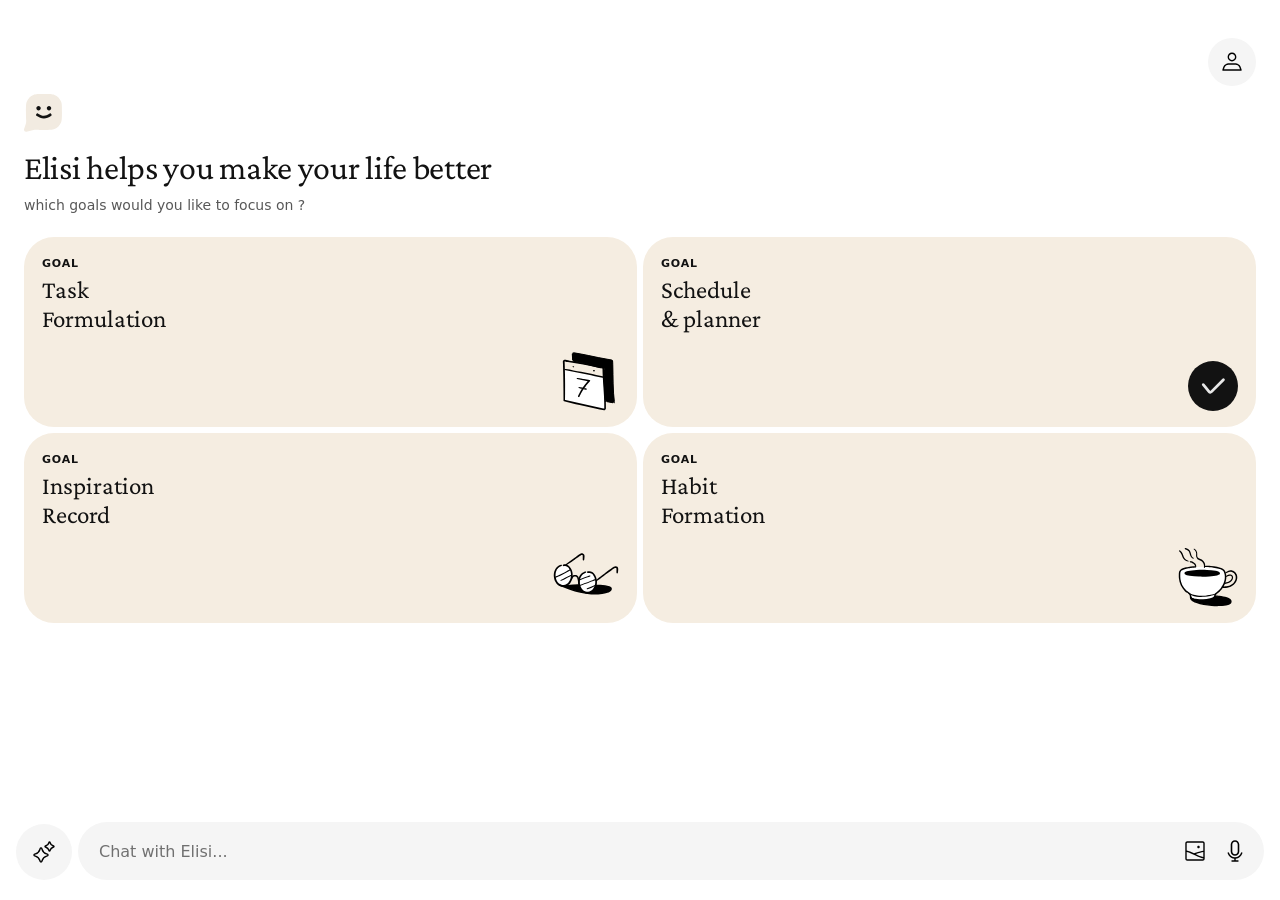
==== commit 6a66b6dc: "Refactor chat input box: multi-state UI, image preview, and interaction improvements Co-Authored-By:" ====
--- a/elisi.html
+++ b/elisi.html
@@ -74,20 +74,28 @@
 
     <!-- Bottom Chat Bar -->
     <div class="chat-bar" id="chatBar">
-      <button class="chat-tool-btn">
+      <button class="chat-tool-btn" id="chatToolBtn">
         <img src="tool.svg" alt="tool" width="24" height="24">
       </button>
-      <div class="chat-input-wrapper" id="chatInputWrapper">
-        <div class="chat-input-placeholder" id="chatInputPlaceholder">
-          Chat with Elisi...
-        </div>
-        <input type="text" class="chat-input" id="chatInput" placeholder="Chat with Elisi...">
-        <button class="chat-input-mic" id="chatMicBtn">
-          <img src="voice.svg" alt="voice" width="24" height="24">
-        </button>
-        <button class="chat-send-btn hidden" id="chatSendBtn">
-          <img src="send.svg" alt="send" width="48" height="48">
-        </button>
+      <div class="chat-input-box" id="chatInputWrapper">
+        <div class="chat-input-images" id="chatInputImages"></div>
+        <div class="chat-input-row">
+          <input type="file" accept="image/*" multiple id="chatImgInput" style="display:none">
+          <div class="chat-input-left">
+            <textarea placeholder="Chat with Elisi..." id="chatInput" rows="1"></textarea>
+          </div>
+          <div class="chat-input-buttons" id="chatInputActions">
+          <button class="chat-btn-pic" id="chatImgBtn">
+            <svg width="24" height="24" viewBox="0 0 24 24" fill="none" xmlns="http://www.w3.org/2000/svg"><path d="M19.7004 2.30005C20.8048 2.30025 21.7003 3.19569 21.7004 4.30005V19.7004C21.7002 20.8047 20.8047 21.7002 19.7004 21.7004H4.30005C3.19569 21.7003 2.30025 20.8048 2.30005 19.7004V4.30005C2.30015 3.19562 3.19562 2.30015 4.30005 2.30005H19.7004ZM3.70044 19.7004C3.70064 20.0316 3.96889 20.2999 4.30005 20.3H19.7004C20.0315 20.2998 20.2998 20.0315 20.3 19.7004V19.4553C17.783 18.9924 15.0975 17.7625 12.4934 16.512C9.38767 15.0282 6.4015 13.526 3.70044 12.9719V19.7004ZM20.3 13.0911C18.5081 13.3518 16.3621 13.8652 12.9622 15.0071L12.7483 15.0823L13.0969 15.2493L13.0979 15.2502C15.6407 16.4714 18.0755 17.5743 20.3 18.0295V13.0911ZM4.30005 3.70044C3.96882 3.70054 3.70054 3.96882 3.70044 4.30005V11.5461C5.91091 11.9545 8.26293 12.9572 10.5833 14.0481L10.9622 14.2288C11.5015 14.036 12.012 13.8564 12.4983 13.6858L12.5071 13.6829C16.0864 12.4804 18.3536 11.9448 20.3 11.677V4.30005C20.2999 3.96889 20.0316 3.70064 19.7004 3.70044H4.30005ZM15.5002 6.75024C16.1905 6.75035 16.7502 7.30995 16.7502 8.00024C16.7501 8.69044 16.1904 9.25014 15.5002 9.25024C14.81 9.25024 14.2503 8.69051 14.2502 8.00024C14.2502 7.30989 14.8099 6.75024 15.5002 6.75024Z" fill="black"/></svg>
+          </button>
+          <button class="chat-btn-voice" id="chatMicBtn">
+            <img src="voice.svg" alt="voice" width="24" height="24">
+          </button>
+          <button class="chat-btn-send hidden" id="chatSendBtn">
+            <svg width="12" height="17" viewBox="0 0 12 17" fill="none" xmlns="http://www.w3.org/2000/svg"><path fill-rule="evenodd" clip-rule="evenodd" d="M5.29 0.5C5.29 0.0857864 5.62579 -0.25 6.04 -0.25C6.45421 -0.25 6.79 0.0857864 6.79 0.5V14.3787L10.7194 10.4493C11.0123 10.1564 11.4871 10.1564 11.78 10.4493C12.0729 10.7422 12.0729 11.2171 11.78 11.51L6.57034 16.7197C6.27745 17.0126 5.80258 17.0126 5.50968 16.7197L0.300018 11.51C0.00712456 11.2171 0.00712456 10.7422 0.300018 10.4493C0.592911 10.1564 1.06778 10.1564 1.36068 10.4493L5.29 14.3787V0.5Z" fill="#121212"/></svg>
+          </button>
+          </div>
+        </div>
       </div>
     </div>
 
@@ -192,19 +200,28 @@
       <div class="note-page-content" id="notePageContent"></div>
       <div class="note-page-input-bar" id="notePageInputBar">
         <div class="note-input-box has-tag">
-          <div class="note-input-left">
-            <div class="note-type-tag">
-              <span class="note-type-tag-icon">✍️</span>
-              <span class="note-type-tag-label">Notes</span>
-            </div>
-            <textarea placeholder="What ideas can be recorded?" id="notePageInput" rows="1"></textarea>
-          </div>
-          <button class="note-input-mic" id="notePageMicBtn">
-            <img src="icon-mic-note.svg" alt="voice" width="24" height="24">
-          </button>
-          <button class="chat-send-btn hidden" id="notePageSendBtn">
-            <img src="icon-send-note.svg" alt="send" width="24" height="24">
-          </button>
+          <div class="note-type-tag">
+            <span class="note-type-tag-icon">✍️</span>
+            <span class="note-type-tag-label">Notes</span>
+          </div>
+          <div class="note-input-images" id="noteInputImages"></div>
+          <div class="note-input-row">
+            <input type="file" accept="image/*" multiple id="notePageImgInput" style="display:none">
+            <div class="note-input-left">
+              <textarea placeholder="What ideas can be recorded?" id="notePageInput" rows="1"></textarea>
+            </div>
+            <div class="note-input-actions">
+              <button class="note-input-img-btn" id="notePageImgBtn">
+                <svg width="24" height="24" viewBox="0 0 24 24" fill="none" xmlns="http://www.w3.org/2000/svg"><path d="M19.7004 2.30005C20.8048 2.30025 21.7003 3.19569 21.7004 4.30005V19.7004C21.7002 20.8047 20.8047 21.7002 19.7004 21.7004H4.30005C3.19569 21.7003 2.30025 20.8048 2.30005 19.7004V4.30005C2.30015 3.19562 3.19562 2.30015 4.30005 2.30005H19.7004ZM3.70044 19.7004C3.70064 20.0316 3.96889 20.2999 4.30005 20.3H19.7004C20.0315 20.2998 20.2998 20.0315 20.3 19.7004V19.4553C17.783 18.9924 15.0975 17.7625 12.4934 16.512C9.38767 15.0282 6.4015 13.526 3.70044 12.9719V19.7004ZM20.3 13.0911C18.5081 13.3518 16.3621 13.8652 12.9622 15.0071L12.7483 15.0823L13.0969 15.2493L13.0979 15.2502C15.6407 16.4714 18.0755 17.5743 20.3 18.0295V13.0911ZM4.30005 3.70044C3.96882 3.70054 3.70054 3.96882 3.70044 4.30005V11.5461C5.91091 11.9545 8.26293 12.9572 10.5833 14.0481L10.9622 14.2288C11.5015 14.036 12.012 13.8564 12.4983 13.6858L12.5071 13.6829C16.0864 12.4804 18.3536 11.9448 20.3 11.677V4.30005C20.2999 3.96889 20.0316 3.70064 19.7004 3.70044H4.30005ZM15.5002 6.75024C16.1905 6.75035 16.7502 7.30995 16.7502 8.00024C16.7501 8.69044 16.1904 9.25014 15.5002 9.25024C14.81 9.25024 14.2503 8.69051 14.2502 8.00024C14.2502 7.30989 14.8099 6.75024 15.5002 6.75024Z" fill="black"/></svg>
+              </button>
+              <button class="note-input-mic" id="notePageMicBtn">
+                <img src="icon-mic-note.svg" alt="voice" width="24" height="24">
+              </button>
+              <button class="chat-send-btn hidden" id="notePageSendBtn">
+                <img src="icon-send-note.svg" alt="send" width="24" height="24">
+              </button>
+            </div>
+          </div>
         </div>
       </div>
     </div>
--- a/elisi.css
+++ b/elisi.css
@@ -153,13 +153,198 @@
   right: 0;
   z-index: 50;
   display: flex;
-  align-items: center;
-  padding: 12px 16px 20px;
+  align-items: flex-end;
+  padding: 8px 16px 20px;
   background: #FFFFFF;
-  gap: 10px;
+  gap: 6px;
   border-top: none;
 }
 
+.chat-bar .note-input-box {
+  flex: 1;
+  min-width: 0;
+}
+
+/* Chat Input Box - State 1: Inactive */
+.chat-input-box {
+  flex: 1;
+  min-width: 0;
+  background: #F5F5F5;
+  border-radius: 30px;
+  padding: 8px;
+  display: flex;
+  flex-direction: column;
+  gap: 0;
+  position: relative;
+  border: 1px solid transparent;
+  transition: background 0.2s, border-color 0.2s, border-radius 0.2s;
+}
+
+/* State 2: Active / typing */
+.chat-input-box.active {
+  background: #F5F5F5;
+  border-color: rgba(0, 0, 0, 0.06);
+}
+
+/* State 3: Multiline */
+.chat-input-box.multiline {
+  border-radius: 30px;
+}
+
+.chat-input-row {
+  display: flex;
+  align-items: center;
+  gap: 4px;
+  width: 100%;
+}
+
+.chat-input-box.multiline .chat-input-row {
+  align-items: flex-end;
+}
+
+.chat-input-left {
+  flex: 1;
+  min-width: 0;
+  display: flex;
+  flex-direction: column;
+  overflow: hidden;
+}
+
+.chat-input-left textarea {
+  width: 100%;
+  border: none;
+  background: transparent;
+  padding: 7px 7px 7px 12px;
+  margin: 0;
+  font-size: 16px;
+  font-weight: 400;
+  color: #121212;
+  outline: none;
+  line-height: normal;
+  min-height: 22px;
+  max-height: 140px;
+  resize: none;
+  overflow: hidden;
+  font-family: inherit;
+  box-sizing: border-box;
+  scrollbar-width: none;
+  flex-shrink: 0;
+}
+
+.chat-input-left textarea::-webkit-scrollbar {
+  display: none;
+}
+
+.chat-input-left textarea::placeholder {
+  color: rgba(0, 0, 0, 0.54);
+  font-weight: 400;
+}
+
+/* Image preview area in chat input */
+.chat-input-images {
+  display: none;
+  flex-wrap: wrap;
+  gap: 6px;
+  padding: 10px;
+  width: 100%;
+}
+
+.chat-input-images.has-images {
+  display: flex;
+}
+
+.chat-input-images .preview-thumb {
+  width: 60px;
+  height: 60px;
+  border-radius: 8px;
+  object-fit: cover;
+  position: relative;
+}
+
+.chat-input-images .preview-item {
+  position: relative;
+  display: inline-block;
+}
+
+.chat-input-images .preview-remove {
+  position: absolute;
+  top: 4px;
+  right: 4px;
+  width: 18px;
+  height: 18px;
+  border-radius: 50%;
+  background: rgba(0,0,0,0.5);
+  color: #fff;
+  font-size: 12px;
+  line-height: 18px;
+  text-align: center;
+  cursor: pointer;
+  border: none;
+}
+
+.chat-input-buttons {
+  display: flex;
+  align-items: center;
+  gap: 0;
+  flex-shrink: 0;
+  transition: gap 0.2s ease;
+}
+
+.chat-input-box.active .chat-input-buttons {
+  gap: 0;
+}
+
+.chat-input-box.has-text .chat-input-buttons {
+  gap: 8px;
+}
+
+.chat-btn-pic {
+  width: 40px;
+  height: 40px;
+  border: none;
+  background: transparent;
+  border-radius: 100px;
+  display: flex;
+  align-items: center;
+  justify-content: center;
+  cursor: pointer;
+  flex-shrink: 0;
+  padding: 0;
+}
+
+.chat-btn-voice {
+  width: 40px;
+  height: 40px;
+  border: none;
+  background: transparent;
+  border-radius: 100px;
+  display: flex;
+  align-items: center;
+  justify-content: center;
+  cursor: pointer;
+  flex-shrink: 0;
+  padding: 0;
+}
+
+.chat-btn-send {
+  width: 40px;
+  height: 40px;
+  border: none;
+  background: linear-gradient(175deg, #76FBA2 0%, #2DC276 100%);
+  border-radius: 100px;
+  display: flex;
+  align-items: center;
+  justify-content: center;
+  cursor: pointer;
+  flex-shrink: 0;
+  padding: 0;
+}
+
+.chat-btn-send svg {
+  transform: rotate(180deg);
+}
+
+/* Tool button */
 .chat-tool-btn {
   width: 56px;
   height: 56px;
@@ -171,95 +356,19 @@
   justify-content: center;
   cursor: pointer;
   flex-shrink: 0;
-  transition: background 0.2s;
+  transition: background 0.2s, width 0.2s, opacity 0.2s;
 }
 
 .chat-tool-btn:active {
   background: #E0E0E0;
 }
 
-/* Chat Input Wrapper */
-.chat-input-wrapper {
-  flex: 1;
-  min-width: 0;
-  position: relative;
-  height: 56px;
-  display: flex;
-  align-items: center;
-}
-
-.chat-input-placeholder {
-  position: absolute;
-  inset: 0;
-  background: #EEEEEE;
-  border-radius: 28px;
-  display: flex;
-  align-items: center;
-  padding: 0 52px 0 18px;
-  font-size: 16px;
-  color: #999;
-  cursor: pointer;
-  transition: background 0.2s;
-}
-
-.chat-input-placeholder:active {
-  background: #E4E4E4;
-}
-
-.chat-input-placeholder.hidden {
+/* Hide tool button when input is active */
+.chat-tool-btn.hidden {
   display: none;
 }
 
-.chat-input {
-  width: 100%;
-  height: 56px;
-  border: none;
-  border-radius: 28px;
-  padding: 0 52px 0 18px;
-  font-size: 16px;
-  outline: none;
-  background: #F5F5F5;
-  color: #121212;
-  transition: border-color 0.2s;
-  display: none;
-}
-
-.chat-input.visible {
-  display: block;
-}
-
-.chat-input:focus {
-  border-color: #C8B9A6;
-}
-
-.chat-input::placeholder {
-  color: #999;
-}
-
-.chat-input-mic {
-  position: absolute;
-  right: 8px;
-  width: 40px;
-  height: 40px;
-  border-radius: 50%;
-  border: none;
-  background: transparent;
-  display: flex;
-  align-items: center;
-  justify-content: center;
-  cursor: pointer;
-  flex-shrink: 0;
-  z-index: 2;
-}
-
-.chat-input-mic:active {
-  background: rgba(0, 0, 0, 0.05);
-}
-
-.chat-input-mic.hidden {
-  display: none;
-}
-
+/* Chat Send Button */
 .chat-send-btn {
   position: absolute;
   right: 4px;
@@ -527,6 +636,7 @@
   line-height: 1.45;
   color: #121212;
   display: inline-block;
+  mix-blend-mode: multiply;
 }
 
 /* Schedule Card Message - no bubble wrapper */
@@ -962,7 +1072,7 @@
 /* Title Section */
 .task-detail-title-section {
   display: flex;
-  align-items: center;
+  align-items: flex-start;
   gap: 14px;
   padding: 28px 20px 10px;
 }
@@ -980,6 +1090,9 @@
   flex: 1;
   outline: none;
   min-height: 22px;
+  height: auto;
+  overflow-wrap: break-word;
+  word-break: break-word;
   cursor: pointer;
   border-radius: 8px;
   padding: 4px 6px;
@@ -1682,18 +1795,20 @@
 
 /* Note card item */
 .note-card-item {
-  width: 100%;
-  max-width: 350px;
+  width: 350px;
+  max-width: 100%;
   background: #F5EDE1;
   border-radius: 30px;
   padding: 18px;
   display: flex;
   flex-direction: column;
-  justify-content: center;
   gap: 6px;
   cursor: pointer;
   animation: fadeInUp 0.3s ease;
   transition: transform 0.2s;
+  box-sizing: border-box;
+  min-height: 100px;
+  flex-shrink: 0;
 }
 
 .note-card-item:active {
@@ -1726,9 +1841,15 @@
   overflow: hidden;
 }
 
+.note-card-item-desc.placeholder {
+  color: rgba(0, 0, 0, 0.3);
+  font-style: italic;
+}
+
 .note-card-item.has-image {
   flex-direction: row;
   align-items: flex-start;
+  justify-content: flex-start;
   padding: 18px;
   gap: 14px;
 }
@@ -1759,8 +1880,11 @@
 .note-input-box {
   background: #F5F5F5;
   border-radius: 30px;
-  padding: 12px;
+  padding: 8px;
   position: relative;
+  display: flex;
+  flex-direction: column;
+  gap: 0;
   transition: background 0.2s;
 }
 
@@ -1770,12 +1894,31 @@
   box-shadow: 0px 2px 14.3px 0px rgba(235, 223, 208, 0.3);
 }
 
+.note-input-row {
+  display: flex;
+  align-items: center;
+  gap: 4px;
+  width: 100%;
+}
+
+.note-input-box.multiline .note-input-row {
+  align-items: center;
+}
+
+.note-input-box.multiline .note-input-row .note-input-actions {
+  align-self: flex-end;
+}
+
 .note-input-left {
   min-width: 0;
-  display: flex;
-  flex-direction: column;
-  gap: 8px;
-  padding-right: 54px;
+  flex: 1;
+  display: flex;
+  flex-direction: column;
+  overflow: hidden;
+}
+
+.note-input-box.has-tag > .note-type-tag {
+  margin: 3px 0 6px 3px;
 }
 
 .note-type-tag {
@@ -1807,17 +1950,20 @@
   width: 100%;
   border: none;
   background: transparent;
-  padding: 10px 0;
+  padding: 7px 7px 7px 12px;
   font-size: 16px;
   font-weight: 400;
   color: #121212;
   outline: none;
-  line-height: 1.4;
-  min-height: 42px;
+  line-height: normal;
+  min-height: 22px;
+  max-height: 140px;
   resize: none;
   overflow: hidden;
   font-family: inherit;
   box-sizing: border-box;
+  scrollbar-width: none;
+  flex-shrink: 0;
 }
 
 .note-input-left textarea::placeholder {
@@ -1825,14 +1971,84 @@
   font-weight: 400;
 }
 
+.note-input-left textarea::-webkit-scrollbar {
+  display: none;
+}
+
 .note-input-mic {
-  position: absolute;
-  right: 10px;
-  bottom: 10px;
-  width: 42px;
-  height: 42px;
+  width: 40px;
+  height: 40px;
   border: none;
   background: transparent;
+  border-radius: 100px;
+  display: flex;
+  align-items: center;
+  justify-content: center;
+  cursor: pointer;
+  flex-shrink: 0;
+  padding: 0;
+}
+
+.note-input-images {
+  display: none;
+  flex-wrap: wrap;
+  gap: 6px;
+  padding: 10px;
+  width: 100%;
+}
+
+.note-input-images.has-images {
+  display: flex;
+}
+
+.note-input-image-item {
+  position: relative;
+  display: inline-block;
+}
+
+.note-input-image-item img {
+  width: 60px;
+  height: 60px;
+  object-fit: cover;
+  border-radius: 8px;
+  display: block;
+}
+
+.note-input-image-item-delete {
+  position: absolute;
+  top: 4px;
+  right: 4px;
+  width: 18px;
+  height: 18px;
+  border-radius: 50%;
+  background: rgba(0, 0, 0, 0.5);
+  color: #fff;
+  border: none;
+  font-size: 12px;
+  line-height: 18px;
+  text-align: center;
+  cursor: pointer;
+  padding: 0;
+}
+
+.note-input-actions {
+  display: flex;
+  align-items: center;
+  gap: 0;
+  flex-shrink: 0;
+  transition: gap 0.2s ease;
+}
+
+.note-input-actions.typing {
+  gap: 8px;
+}
+
+.note-input-img-btn {
+  width: 40px;
+  height: 40px;
+  border: none;
+  background: transparent;
+  border-radius: 100px;
   display: flex;
   align-items: center;
   justify-content: center;
@@ -1846,11 +2062,9 @@
 }
 
 .note-input-box .chat-send-btn {
-  position: absolute;
-  right: 10px;
-  bottom: 10px;
-  width: 42px;
-  height: 42px;
+  position: static;
+  width: 40px;
+  height: 40px;
   background: linear-gradient(175deg, #76FBA2 0%, #2DC276 100%);
   border-radius: 100px;
   border: none;
@@ -1862,6 +2076,7 @@
   animation: none;
   box-shadow: none;
   filter: none;
+  z-index: auto;
 }
 
 .note-input-box .chat-send-btn img {
@@ -1986,29 +2201,78 @@
 }
 
 /* Note content area in detail panel */
+.note-detail-title {
+  font-size: 20px !important;
+  font-weight: 590 !important;
+  line-height: 1.2 !important;
+}
+
 .note-detail-content-area {
-  padding: 0 20px;
-  margin-top: 8px;
-}
-
-.note-detail-textarea {
+  padding: 10px 20px 0;
+}
+
+.note-detail-body-text {
+  font-size: 16px;
+  font-weight: 400;
+  color: #121212;
+  line-height: 1.375;
+  outline: none;
+  min-height: 22px;
+  font-family: inherit;
+}
+
+.note-detail-body-text:empty::before {
+  content: attr(placeholder);
+  color: rgba(0, 0, 0, 0.35);
+}
+
+.note-detail-images {
+  display: flex;
+  flex-direction: column;
+  gap: 16px;
+  margin-top: 20px;
+}
+
+.note-detail-images:empty {
+  display: none;
+}
+
+.note-detail-image-wrapper {
+  position: relative;
+}
+
+.note-detail-image {
   width: 100%;
-  min-height: 200px;
+  object-fit: cover;
+  display: block;
+}
+
+.note-detail-image-delete {
+  position: absolute;
+  top: 8px;
+  right: 8px;
+  width: 28px;
+  height: 28px;
+  border-radius: 50%;
+  background: rgba(0, 0, 0, 0.5);
+  color: #fff;
   border: none;
-  background: rgba(242, 242, 242, 0.6);
-  border-radius: 18px;
-  padding: 16px;
-  font-size: 15px;
-  font-weight: 400;
-  color: #121212;
-  line-height: 1.6;
-  outline: none;
-  resize: none;
-  font-family: inherit;
-}
-
-.note-detail-textarea::placeholder {
-  color: rgba(0, 0, 0, 0.35);
+  font-size: 18px;
+  line-height: 28px;
+  text-align: center;
+  cursor: pointer;
+  padding: 0;
+  display: none;
+}
+
+.note-detail-image-wrapper:hover .note-detail-image-delete {
+  display: block;
+}
+
+.note-detail-bottom-line {
+  height: 0;
+  border-bottom: 0.6px solid rgba(0, 0, 0, 0.12);
+  margin-top: 20px;
 }
 
 /* Note cards in main chat */
@@ -2017,5 +2281,6 @@
   flex-direction: column;
   gap: 10px;
   margin-top: 4px;
-}
-
+  width: 100%;
+}
+
